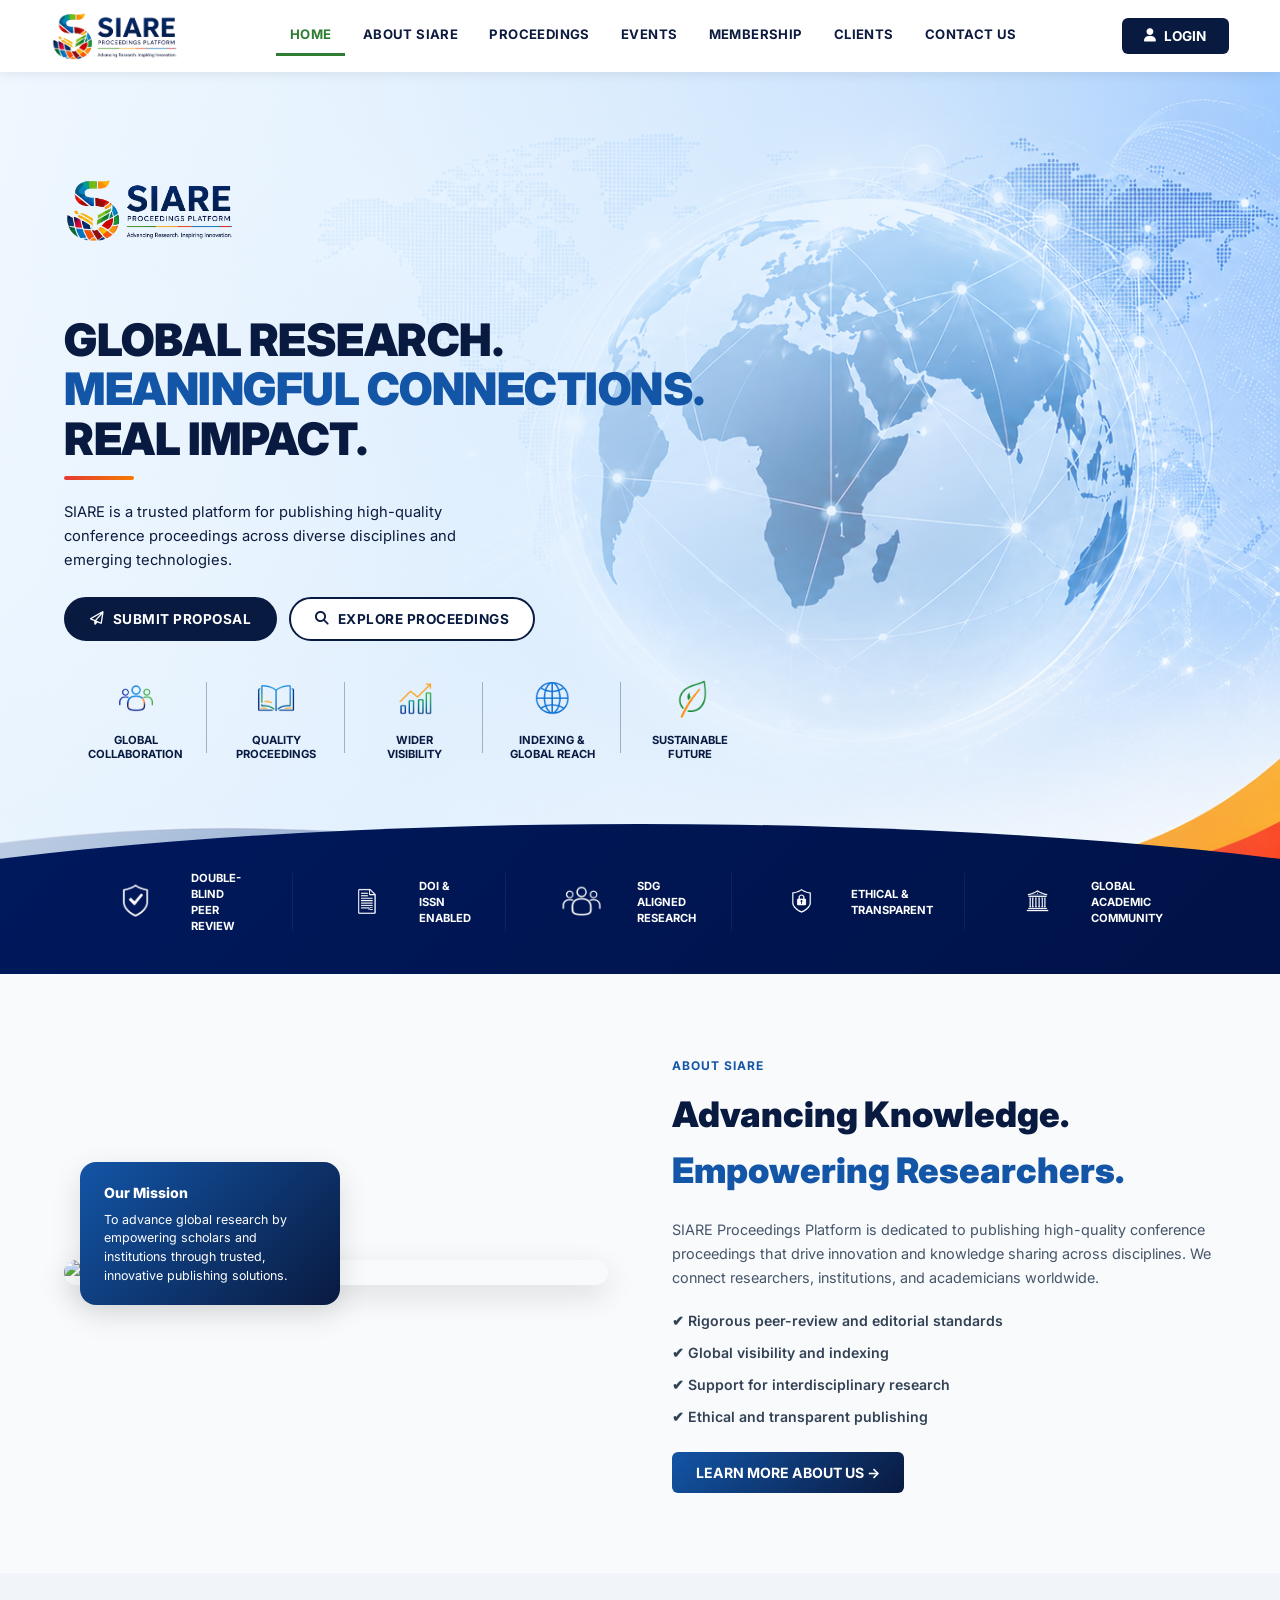
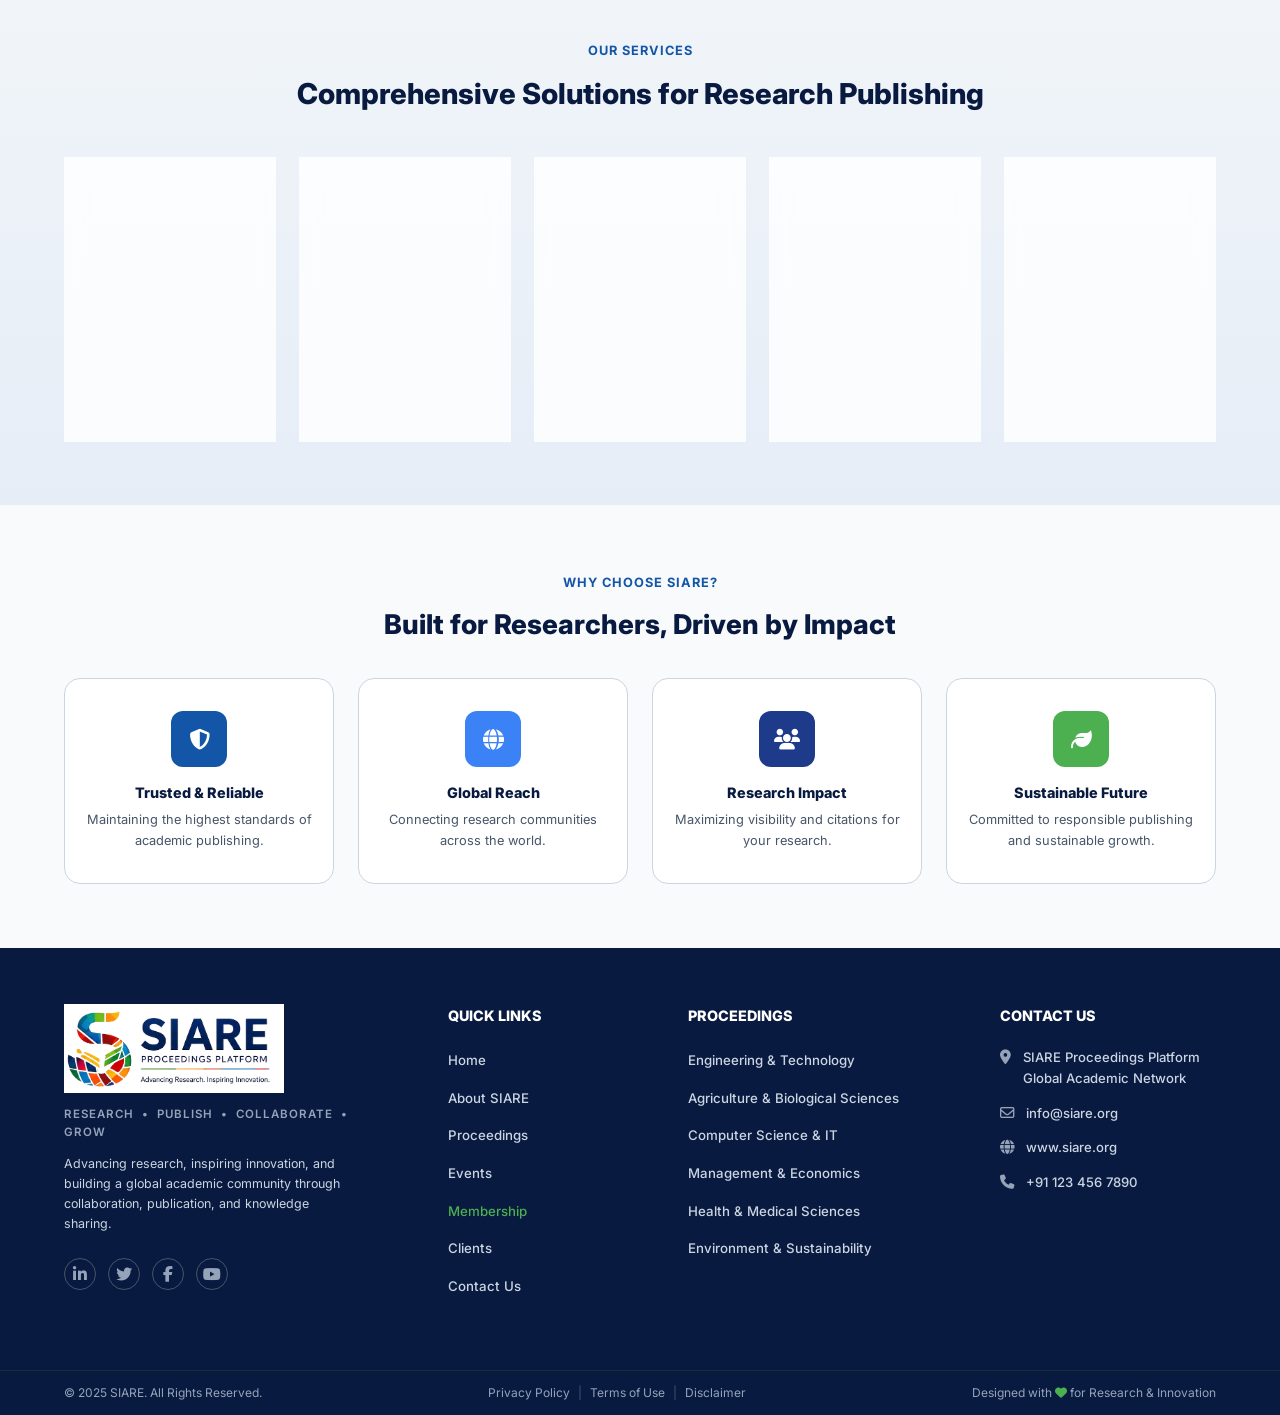
==== index.html @ a0e3ef7c "Refactor code structure for improved readability and maintainability" ====
<!DOCTYPE html>
<html lang="en">
<head>
<meta charset="UTF-8">
<meta name="viewport" content="width=device-width, initial-scale=1.0">
<title>SIARE Proceedings Platform</title>
<link rel="preconnect" href="https://fonts.googleapis.com">
<link rel="preconnect" href="https://fonts.gstatic.com" crossorigin>
<link href="https://fonts.googleapis.com/css2?family=Inter:wght@400;500;600;700;800;900&display=swap" rel="stylesheet">
<link rel="stylesheet" href="https://cdnjs.cloudflare.com/ajax/libs/font-awesome/6.5.0/css/all.min.css">
<link rel="stylesheet" href="siare.css">
</head>
<body>

<header class="header">
  <a href="index.html" class="header-logo">
    <img src="images/image.png" alt="SIARE Logo">
  </a>
  <input type="checkbox" id="nav-toggle" class="nav-toggle">
  <label for="nav-toggle" class="hamburger">&#9776;</label>
  <nav class="nav-menu" id="navMenu">
    <a href="index.html"       class="nav-link active">HOME</a>
    <a href="about.html"       class="nav-link">ABOUT SIARE</a>
    <a href="proceedings.html" class="nav-link">PROCEEDINGS</a>
    <a href="events.html"      class="nav-link">EVENTS</a>
    <a href="membership.html"  class="nav-link">MEMBERSHIP</a>
    <a href="clients.html"     class="nav-link">CLIENTS</a>
    <a href="contact.html"     class="nav-link">CONTACT US</a>
  </nav>
  <div class="header-action">
    <button class="login-btn"><i class="fa-solid fa-user"></i> LOGIN</button>
  </div>
</header>

<section class="hero-full-section">
  <main class="main-content">
    <div class="hero-content-wrapper">
      <div class="hero-left">
        <div class="brand-logo-area">
          <div class="s-logo-graphic">
            <img src="images/image.png" alt="SIARE Logo">
          </div>
        </div>
        <div class="hero-text-content">
          <h1 class="hero-headline">
            GLOBAL RESEARCH.<br>
            <span class="text-blue">MEANINGFUL CONNECTIONS.</span><br>
            REAL IMPACT.
          </h1>
          <p class="hero-subtext">SIARE is a trusted platform for publishing high-quality conference proceedings across diverse disciplines and emerging technologies.</p>
        </div>
      </div>
    </div>
  </main>

  <div class="features-light-section">
    <div class="features-row">
      <div class="home-hero-btns">
        <button class="btn-primary"><i class="fa-regular fa-paper-plane"></i> SUBMIT PROPOSAL</button>
        <button class="btn-outline-navy"><i class="fa-solid fa-magnifying-glass"></i> EXPLORE PROCEEDINGS</button>
      </div>
      <div class="features-container">
        <div class="feature-item">
          <img src="images/icon1.png" alt=""><p>GLOBAL<br>COLLABORATION</p>
        </div>
        <div class="feature-item">
          <img src="images/icon2.png" alt=""><p>QUALITY<br>PROCEEDINGS</p>
        </div>
        <div class="feature-item">
          <img src="images/icon3.png" alt=""><p>WIDER<br>VISIBILITY</p>
        </div>
        <div class="feature-item">
          <img src="images/icon4.png" alt=""><p>INDEXING &amp;<br>GLOBAL REACH</p>
        </div>
        <div class="feature-item">
          <img src="images/icon5.png" alt=""><p>SUSTAINABLE<br>FUTURE</p>
        </div>
      </div>
    </div>
  </div>

  <div class="hero-curve-wrapper">
    <div class="hero-curve-bottom">
      <div class="features-container">
        <div class="feature-item">
          <img src="images/iconn6.png" alt=""><p>DOUBLE-BLIND<br>PEER REVIEW</p>
        </div>
        <div class="feature-item">
          <img src="images/icon7.png" alt=""><p>DOI &amp; ISSN<br>ENABLED</p>
        </div>
        <div class="feature-item">
          <img src="images/icon1.png" alt=""><p>SDG ALIGNED<br>RESEARCH</p>
        </div>
        <div class="feature-item">
          <img src="images/icon8.png" alt=""><p>ETHICAL &amp;<br>TRANSPARENT</p>
        </div>
        <div class="feature-item">
          <img src="images/icon9.png" alt=""><p>GLOBAL ACADEMIC<br>COMMUNITY</p>
        </div>
      </div>
    </div>
  </div>
</section>

<section class="about">
  <div class="about-container">
    <div class="about-image">
      <img src="https://images.unsplash.com/photo-1552664730-d307ca884978?w=600" alt="About">
      <div class="mission-box">
        <h4>Our Mission</h4>
        <p>To advance global research by empowering scholars and institutions through trusted, innovative publishing solutions.</p>
      </div>
    </div>
    <div class="about-content">
      <span class="about-label">ABOUT SIARE</span>
      <h2>Advancing Knowledge.<br><span>Empowering Researchers.</span></h2>
      <p class="about-desc">SIARE Proceedings Platform is dedicated to publishing high-quality conference proceedings that drive innovation and knowledge sharing across disciplines. We connect researchers, institutions, and academicians worldwide.</p>
      <ul class="about-list">
        <li>✔ Rigorous peer-review and editorial standards</li>
        <li>✔ Global visibility and indexing</li>
        <li>✔ Support for interdisciplinary research</li>
        <li>✔ Ethical and transparent publishing</li>
      </ul>
      <button class="about-btn">LEARN MORE ABOUT US →</button>
    </div>
  </div>
</section>

<section class="services-section">
  <span class="service-tag">OUR SERVICES</span>
  <h2 class="service-title">Comprehensive Solutions for Research Publishing</h2>
  <div class="services-grid">
    <div class="service-card">
      <div class="icon blue"><i class="fa-solid fa-file-lines"></i></div>
      <h3>Conference Proceedings Publishing</h3>
      <p>End-to-end publishing support for conferences and academic events.</p>
    </div>
    <div class="service-card">
      <div class="icon green"><i class="fa-solid fa-users"></i></div>
      <h3>Peer Review Management</h3>
      <p>Double-blind peer review process ensuring quality and integrity.</p>
    </div>
    <div class="service-card">
      <div class="icon orange"><i class="fa-solid fa-globe"></i></div>
      <h3>Indexing &amp; Abstracting</h3>
      <p>Global indexing in reputed databases for maximum visibility.</p>
    </div>
    <div class="service-card">
      <div class="icon purple"><i class="fa-solid fa-chart-line"></i></div>
      <h3>Digital Library Access</h3>
      <p>Permanent and open access to published proceedings.</p>
    </div>
    <div class="service-card">
      <div class="icon blue"><i class="fa-solid fa-headset"></i></div>
      <h3>Author &amp; Editor Support</h3>
      <p>Dedicated support for authors, editors, and reviewers.</p>
    </div>
  </div>
</section>

<section class="why-section">
  <span class="why-tag">WHY CHOOSE SIARE?</span>
  <h2 class="why-title">Built for Researchers, Driven by Impact</h2>
  <div class="why-grid">
    <div class="why-card">
      <div class="why-icon blue"><i class="fa-solid fa-shield-halved"></i></div>
      <h3>Trusted &amp; Reliable</h3>
      <p>Maintaining the highest standards of academic publishing.</p>
    </div>
    <div class="why-card">
      <div class="why-icon lightblue"><i class="fa-solid fa-globe"></i></div>
      <h3>Global Reach</h3>
      <p>Connecting research communities across the world.</p>
    </div>
    <div class="why-card">
      <div class="why-icon darkblue"><i class="fa-solid fa-users"></i></div>
      <h3>Research Impact</h3>
      <p>Maximizing visibility and citations for your research.</p>
    </div>
    <div class="why-card">
      <div class="why-icon green"><i class="fa-solid fa-leaf"></i></div>
      <h3>Sustainable Future</h3>
      <p>Committed to responsible publishing and sustainable growth.</p>
    </div>
  </div>
</section>

<footer id="contact" class="main-footer">
  <div class="container footer-grid">
    <div class="footer-col">
      <div class="footer-logo mb-1"><img src="images/footerlogo.png" alt="SIARE" style="width:220px;height:auto;object-fit:contain;"></div>
      <p class="footer-tagline mb-1">RESEARCH &nbsp;&bull;&nbsp; PUBLISH &nbsp;&bull;&nbsp; COLLABORATE &nbsp;&bull;&nbsp; GROW</p>
      <p class="footer-desc">Advancing research, inspiring innovation, and building a global academic community through collaboration, publication, and knowledge sharing.</p>
      <div class="social-icons mt-2">
        <a href="#"><i class="fa-brands fa-linkedin-in"></i></a>
        <a href="#"><i class="fa-brands fa-twitter"></i></a>
        <a href="#"><i class="fa-brands fa-facebook-f"></i></a>
        <a href="#"><i class="fa-brands fa-youtube"></i></a>
      </div>
    </div>
    <div class="footer-col">
      <h4 class="footer-heading">QUICK LINKS</h4>
      <ul class="footer-links">
        <li><a href="index.html">Home</a></li>
        <li><a href="about.html">About SIARE</a></li>
        <li><a href="proceedings.html">Proceedings</a></li>
        <li><a href="events.html">Events</a></li>
        <li><a href="membership.html" class="text-green">Membership</a></li>
        <li><a href="clients.html">Clients</a></li>
        <li><a href="contact.html">Contact Us</a></li>
      </ul>
    </div>
    <div class="footer-col">
      <h4 class="footer-heading">PROCEEDINGS</h4>
      <ul class="footer-links">
        <li><a href="#">Engineering &amp; Technology</a></li>
        <li><a href="#">Agriculture &amp; Biological Sciences</a></li>
        <li><a href="#">Computer Science &amp; IT</a></li>
        <li><a href="#">Management &amp; Economics</a></li>
        <li><a href="#">Health &amp; Medical Sciences</a></li>
        <li><a href="#">Environment &amp; Sustainability</a></li>
      </ul>
    </div>
    <div class="footer-col">
      <h4 class="footer-heading">CONTACT US</h4>
      <ul class="footer-contact">
        <li><i class="fa-solid fa-location-dot"></i><span>SIARE Proceedings Platform<br>Global Academic Network</span></li>
        <li><i class="fa-regular fa-envelope"></i><span>info@siare.org</span></li>
        <li><i class="fa-solid fa-globe"></i><span>www.siare.org</span></li>
        <li><i class="fa-solid fa-phone"></i><span>+91 123 456 7890</span></li>
      </ul>
    </div>
  </div>
  <div class="footer-bottom border-top mt-3 pt-1 pb-1">
    <div class="container d-flex justify-between align-center" style="font-size:0.75rem;color:#94a3b8;flex-wrap:wrap;gap:0.5rem;">
      <p>&copy; 2025 SIARE. All Rights Reserved.</p>
      <div class="footer-bottom-links">
        <a href="#">Privacy Policy</a><span>|</span><a href="#">Terms of Use</a><span>|</span><a href="#">Disclaimer</a>
      </div>
      <p>Designed with <i class="fa-solid fa-heart text-green"></i> for Research &amp; Innovation</p>
    </div>
  </div>
</footer>

<script>
  document.querySelector('.hamburger').addEventListener('click', () => {
    document.getElementById('navMenu').classList.toggle('open');
  });
</script>
</body>
</html>
---- siare.css ----
/* ============================================================
   SIARE PROCEEDINGS PLATFORM — MASTER STYLESHEET
   Matches reference screenshots pixel-perfect
   ============================================================ */

/* ─── 1. CSS Variables ─────────────────────────────────────── */
:root {
  --navy:        #091a40;
  --navy-deep:   #061030;
  --brand-blue:  #1355a6;
  --brand-green: #2e7d32;
  --accent-green:#4caf50;
  --accent-red:  #e53935;
  --accent-orange:#f57c00;
  --accent-amber: #f9a825;
  --gold:        #eab308;
  --text-dark:   #0d1b3e;
  --text-body:   #475569;
  --text-light:  #94a3b8;
  --border:      #cbd5e1;
  --bg-light:    #f4f8fb;
  --bg-section:  #f8fafc;
  --white:       #ffffff;
  --shadow-sm:   0 2px 8px rgba(0,0,0,0.06);
  --shadow-md:   0 4px 16px rgba(0,0,0,0.1);
  --shadow-lg:   0 10px 30px rgba(0,0,0,0.12);
  --radius-sm:   6px;
  --radius-md:   10px;
  --radius-lg:   16px;
  --radius-xl:   24px;
  --transition:  all 0.3s ease;
}

/* ─── 2. Reset & Base ──────────────────────────────────────── */
*, *::before, *::after { margin: 0; padding: 0; box-sizing: border-box; }
html { scroll-behavior: smooth; font-size: 16px; }
body {
  font-family: 'Inter', sans-serif;
  background: var(--white);
  color: var(--text-body);
  overflow-x: hidden;
  line-height: 1.6;
}
img { display: block; max-width: 100%; }
a { text-decoration: none; }
button { cursor: pointer; font-family: inherit; }
ul { list-style: none; }

/* ─── 3. Utility Classes ───────────────────────────────────── */
.container       { max-width: 1280px; margin: 0 auto; padding: 0 5%; }
.text-center     { text-align: center; }
.d-flex          { display: flex; }
.align-center    { align-items: center; }
.justify-between { justify-content: space-between; }
.mt-1 { margin-top: 0.75rem; } .mt-2 { margin-top: 1.5rem; } .mt-3 { margin-top: 3rem; }
.mb-1 { margin-bottom: 0.75rem; } .mb-2 { margin-bottom: 1.5rem; } .mb-3 { margin-bottom: 3rem; }
.pt-1 { padding-top: 0.75rem; } .pt-3 { padding-top: 3rem; }
.pb-1 { padding-bottom: 0.75rem; } .pb-3 { padding-bottom: 3rem; }

.text-green  { color: var(--accent-green); }
.text-orange { color: var(--accent-orange); }
.text-blue   { color: var(--brand-blue); }
.text-purple { color: #7c3aed; }
.text-red    { color: var(--accent-red); }
.text-teal   { color: #0d9488; }
.text-darkblue { color: var(--navy); }
.text-white  { color: #fff; }

.bg-green    { background-color: var(--accent-green); }
.bg-orange   { background-color: var(--accent-orange); }
.bg-blue     { background-color: var(--brand-blue); }
.bg-purple   { background-color: #7c3aed; }
.bg-red      { background-color: var(--accent-red); }
.bg-yellow   { background-color: var(--accent-amber); }
.bg-darkblue { background-color: var(--navy); }
.bg-light    { background-color: var(--bg-light); }
.border-top  { border-top: 1px solid #1e293b; }

/* ─── 4. Buttons ───────────────────────────────────────────── */
.btn-primary,
.btn-green,
.btn-darkblue,
.btn-yellow,
.btn-outline-white,
.btn-outline-green,
.btn-outline-orange,
.btn-outline-red,
.btn-outline-blue {
  display: inline-flex;
  align-items: center;
  gap: 0.5rem;
  padding: 0.75rem 1.5rem;
  border-radius: var(--radius-sm);
  font-weight: 700;
  font-size: 0.85rem;
  letter-spacing: 0.5px;
  border: 2px solid transparent;
  transition: var(--transition);
  white-space: nowrap;
}
.btn-primary, .btn-darkblue {
  background: var(--navy); color: #fff; border-color: var(--navy);
  border-radius: 50px;
}
.btn-primary:hover, .btn-darkblue:hover { background: var(--brand-blue); border-color: var(--brand-blue); transform: translateY(-1px); }
.btn-green     { background: var(--brand-green); color: #fff; border-color: var(--brand-green); border-radius: 50px; }
.btn-green:hover { background: #1b5e20; border-color: #1b5e20; transform: translateY(-1px); }
.btn-yellow    { background: var(--gold); color: var(--navy); border-color: var(--gold); }
.btn-yellow:hover { background: #d97706; }
.btn-outline-white { background: transparent; color: #fff; border-color: #fff; border-radius: 50px; }
.btn-outline-white:hover { background: #fff; color: var(--navy); }
.btn-outline-green  { color: var(--brand-green); border-color: var(--brand-green); background: transparent; }
.btn-outline-green:hover  { background: var(--brand-green); color: #fff; }
.btn-outline-orange { color: var(--accent-orange); border-color: var(--accent-orange); background: transparent; }
.btn-outline-orange:hover { background: var(--accent-orange); color: #fff; }
.btn-outline-red    { color: var(--accent-red); border-color: var(--accent-red); background: transparent; }
.btn-outline-red:hover    { background: var(--accent-red); color: #fff; }
.btn-outline-blue   { color: var(--brand-blue); border-color: var(--brand-blue); background: transparent; }
.btn-outline-blue:hover   { background: var(--brand-blue); color: #fff; }

/* ─── 5. Navigation / Header ───────────────────────────────── */
.header {
  position: sticky;
  top: 0;
  left: 0;
  width: 100%;
  z-index: 1000;
  background: var(--white);
  box-shadow: 0 2px 12px rgba(0,0,0,0.08);
  display: flex;
  align-items: center;
  justify-content: space-between;
  padding: 0 4%;
  height: 72px;
}

/* Logo */
.header-logo {
  display: flex;
  align-items: center;
  gap: 0.75rem;
  flex-shrink: 0;
}
.header-logo img {
  height: 54px;
  width: auto;
  object-fit: contain;
}

/* Nav menu */
.nav-toggle { display: none; }
.hamburger  { display: none; cursor: pointer; font-size: 1.5rem; color: var(--navy); }

.nav-menu {
  display: flex;
  align-items: center;
  gap: 0.25rem;
  background: transparent;
  padding: 0;
  position: static;
  width: auto;
}

.nav-link {
  display: inline-flex;
  align-items: center;
  padding: 0.5rem 0.85rem;
  font-size: 0.82rem;
  font-weight: 700;
  text-transform: uppercase;
  letter-spacing: 0.4px;
  color: var(--text-dark);
  border-bottom: 3px solid transparent;
  transition: var(--transition);
  white-space: nowrap;
  text-decoration: none;
}
.nav-link:hover,
.nav-link.active {
  color: var(--brand-green);
  border-bottom-color: var(--brand-green);
}

.header-action { flex-shrink: 0; }
.login-btn {
  display: inline-flex;
  align-items: center;
  gap: 0.5rem;
  background: var(--navy);
  color: #fff;
  border: none;
  padding: 0.65rem 1.4rem;
  border-radius: var(--radius-sm);
  font-weight: 700;
  font-size: 0.85rem;
  transition: var(--transition);
}
.login-btn:hover { background: var(--brand-blue); }

/* ─── 6. Section Hero (sub-pages) ──────────────────────────── */
.section-hero {
  position: relative;
  overflow: hidden;
  min-height: 420px;
  background-color: var(--navy);
  background-size: cover;
  background-position: center;
  background-repeat: no-repeat;
  padding: 3rem 5%;
  color: #fff;
}
.section-hero::before {
  content: '';
  position: absolute;
  inset: 0;
  background: linear-gradient(120deg, rgba(9,26,64,0.82) 0%, rgba(9,26,64,0.45) 60%, transparent 100%);
  z-index: 0;
}

/* curved bottom wave */
.section-hero::after {
  content: '';
  position: absolute;
  bottom: -2px;
  left: 0;
  right: 0;
  height: 60px;
  background: var(--white);
  clip-path: ellipse(55% 100% at 50% 100%);
  z-index: 1;
}

.section-hero.about-hero     { background-image: url('images/about.jpeg'); }
.section-hero.proceedings-hero { background-image: url('images/proc.png'); }
.section-hero.events-hero    { background-image: url('images/globe.png'); }
.section-hero.membership-hero { background-image: url('images/membership.jpeg'); }
.section-hero.clients-hero   { background-image: url('images/clients.png'); }
.section-hero.contact-hero   { background-image: url('images/contact.jpeg'); }

.section-hero-content{
  position: relative;
  z-index: 2;

  display: flex;
  align-items: center;
  justify-content: space-between;

  width: 100%;
  max-width: 100%;

  margin: 0;

  padding-left: 12px;
  padding-right: 12px;

  gap: 1rem;

  min-height: 340px;
}

/* LEFT */

.section-hero .hero-left{
  flex: 0 0 720px;
  max-width: 720px;
}

/* RIGHT */

.section-hero .hero-right{
  flex: 0 0 300px;

  display: flex;
  justify-content: flex-end;
  align-items: flex-start;
}

.hero-headline {
  font-size: clamp(2rem, 4.5vw, 3.8rem);
  font-weight: 700;
  line-height: 1.05;
  margin-bottom: 0.75rem;
  color: #fff;
}

.title-underline {
  height: 4px;
  width: 160px;
  background: linear-gradient(90deg, var(--accent-green) 0%, var(--accent-amber) 33%, var(--accent-red) 66%, var(--brand-blue) 100%);
  margin-bottom: 1.25rem;
  border-radius: 2px;
}

.hero-desc {
  color: rgba(255,255,255,0.88);
  font-size: 0.95rem;
  line-height: 1.65;
  max-width: 520px;
}

.hero-buttons {
  display: flex;
  gap: 1rem;
  flex-wrap: wrap;
}

/* ─── 7. Hero Feature Lists (sub-page right column) ─────────── */
/* =========================================
   HERO RIGHT FEATURE LIST
   EXACT IMAGE MATCH
========================================= */

.hero-feature-list-about,
.hero-feature-list-proceedings,
.hero-feature-list-events{
  list-style: none;

  padding: 0;
  margin: 0;

  display: flex;
  flex-direction: column;

  gap: 0;

  width: 270px;
}

/* EACH ITEM */

.hero-feature-list-about li,
.hero-feature-list-proceedings li,
.hero-feature-list-events li{
  position: relative;

  display: flex;
  align-items: center;
  justify-content: flex-start;

  gap: 18px;

  height: 92px;

  padding: 0 0 0 6px;

  border-radius: 0;

  background: transparent;
  border: none;

  color: #ffffff;

  transition: .3s ease;
}

/* SEPARATOR LINE */

.hero-feature-list-about li:not(:last-child)::after,
.hero-feature-list-proceedings li:not(:last-child)::after,
.hero-feature-list-events li:not(:last-child)::after{
  content: "";

  position: absolute;

  left: 0;
  bottom: 0;

  width: 100%;
  height: 1px;

  background:
    rgba(255,255,255,0.18);
}

/* HOVER */

.hero-feature-list-about li:hover,
.hero-feature-list-proceedings li:hover,
.hero-feature-list-events li:hover{
  transform: translateX(6px);
}

/* ICON IMAGE */

.hero-feature-list-about li img,
.hero-feature-list-proceedings li img{
  width: 48px;
  height: 48px;

  object-fit: contain;

  flex-shrink: 0;
}

/* ICON */

.hero-feature-list-events li i{
  font-size: 40px;

  width: 48px;

  text-align: center;

  color: #ffffff;

  flex-shrink: 0;
}

/* TEXT */

.hero-feature-list-about li span,
.hero-feature-list-proceedings li span,
.hero-feature-list-events li span{
  font-size: 14px;

  line-height: 1.2;

  font-weight: 400;

  letter-spacing: .3px;

  text-transform: uppercase;

  color: #ffffff;
}

/* =========================================
   RIGHT SIDE POSITION
========================================= */

.hero-right-content,
.hero-feature-wrapper,
.hero-feature-box{
  position: absolute;

  top: 135px;
  right: 70px;

  z-index: 5;
}

/* =========================================
   RESPONSIVE
========================================= */

@media(max-width:1400px){

  .hero-right-content,
  .hero-feature-wrapper,
  .hero-feature-box{
    right: 90px;
  }

  .hero-feature-list-about,
  .hero-feature-list-proceedings,
  .hero-feature-list-events{
    width: 240px;
  }

  .hero-feature-list-about li,
  .hero-feature-list-proceedings li,
  .hero-feature-list-events li{
    height: 82px;
  }

  .hero-feature-list-about li span,
  .hero-feature-list-proceedings li span,
  .hero-feature-list-events li span{
    font-size: 16px;
  }
}
/* ─── 8. Centered Section Headings ─────────────────────────── */
.centered-heading {
  font-size: 1.7rem;
  font-weight: 900;
  text-transform: uppercase;
  color: var(--navy);
  letter-spacing: 0.5px;
  margin-bottom: 0.5rem;
}
.centered-subheading {
  font-size: 0.92rem;
  color: var(--text-body);
  max-width: 700px;
  margin: 0 auto;
  line-height: 1.6;
}
.section-subheading {
  color: var(--navy);
  font-size: 1rem;
  font-weight: 800;
  text-transform: uppercase;
  margin-bottom: 1rem;
}

/* ─── 9. About Info Grid (sub-page body) ───────────────────── */
/* =========================================================
   ABOUT INFO SECTION
   EXACT IMAGE MATCH
========================================================= */

.about-info-section{
  background: #f7f9fc;

  padding: 38px 64px 34px;

  border-top: 1px solid #edf1f7;
}

/* GRID */

.about-info-grid{
  display: grid;

  grid-template-columns: 1fr 1fr 1fr;

  gap: 0;

  width: 100%;
  max-width: 100%;

  margin: 0;
}

/* COLUMN */

.about-info-col{
  position: relative;

  padding: 0 54px;
}

/* SEPARATOR */

.about-info-col:not(:last-child)::after{
  content: "";

  position: absolute;

  top: 0;
  right: 0;

  width: 1px;
  height: 100%;

  background: #dbe4ef;
}

/* =========================================================
   TITLE
========================================================= */

.about-block-title{
  position: relative;

  display: inline-block;

  font-size: 28px;

  line-height: 1;

  font-weight: 900;

  letter-spacing: -.5px;

  color: #071f63;

  text-transform: uppercase;

  margin-bottom: 30px;

  padding-bottom: 18px;
}

/* SHORT LINE */

.about-block-title::after{
  content: "";

  position: absolute;

  left: 0;
  bottom: 0;

  width: 58px;
  height: 4px;

  border-radius: 20px;
}

/* COLORS */

.about-block-title.line-green::after{
  background: #55c64a;
}

.about-block-title.line-orange::after{
  background: #f7a21b;
}

.about-block-title.line-blue::after{
  background: #1e7bf2;
}

.about-block-title.line-red::after{
  background: #ff4a2f;
}

/* =========================================================
   PARAGRAPH
========================================================= */

.about-info-col p{
  font-size: 18px;

  line-height: 1.75;

  font-weight: 400;

  color: #243a67;

  margin: 0;
}

/* =========================================================
   MISSION VISION SPACING
========================================================= */

.about-info-col .about-block-title:nth-of-type(2){
  margin-top: 56px;
}

/* =========================================================
   WHAT WE DO
========================================================= */

.about-do-list{
  display: flex;
  flex-direction: column;

  gap: 26px;
}

/* ITEM */

.about-do-item{
  display: flex;
  align-items: flex-start;

  gap: 18px;
}

/* ICON */

.about-do-icon{
  width: 46px;
  height: 46px;

  border-radius: 50%;

  display: flex;
  align-items: center;
  justify-content: center;

  color: #fff;

  font-size: 20px;

  flex-shrink: 0;
}

/* TEXT */

.about-do-item p{
  font-size: 17px;

  line-height: 1.6;

  color: #243a67;
}

/* =========================================================
   IMPACT GRID
========================================================= */

.about-impact-grid{
  display: grid;

  grid-template-columns: 1fr 1fr;

  gap: 0;

  margin-top: 8px;
}

/* ITEM */

.about-impact-item{
  position: relative;

  display: flex;
  align-items: center;

  gap: 18px;

  padding: 28px 10px;
}

/* VERTICAL LINE */

.about-impact-item:nth-child(1)::after,
.about-impact-item:nth-child(3)::after{
  content: "";

  position: absolute;

  top: 12px;
  right: -1px;

  width: 1px;
  height: calc(100% - 24px);

  background: #dbe4ef;
}

/* HORIZONTAL LINE */

.about-impact-item:nth-child(1),
.about-impact-item:nth-child(2){
  border-bottom: 1px solid #dbe4ef;
}

/* ICON */

.about-impact-item i{
  font-size: 52px;

  flex-shrink: 0;
}

/* NUMBER */

.about-impact-item h2{
  font-size: 36px;

  line-height: 1;

  font-weight: 650;

  color: #071f63;

  margin: 0 0 10px;
}

/* TEXT */

.about-impact-item p{
  font-size: 16px;

  line-height: 1.45;

  font-weight: 500;

  color: #243a67;

  margin: 0;
}

/* =========================================================
   IMPACT BANNER
========================================================= */

.impact-banner-wrapper{
  background: #f7f9fc;

  padding: 22px 64px 50px;
}

/* BANNER */

.impact-banner{
  position: relative;

  overflow: hidden;

  width: 90%;
  max-width: 1300px;

  margin: 0 auto;

  background:
    linear-gradient(
      90deg,
      #03134f 0%,
      #02103f 100%
    );

  border-radius: 24px;

  padding: 28px 38px;

  display: flex;
  align-items: center;

  gap: 28px;

  box-shadow:
    0 16px 40px rgba(1,16,70,.14);
}

/* WORLD MAP */

.impact-banner::after{
  content: "";

  position: absolute;

  right: 0;
  top: 0;

  width: 42%;
  height: 100%;

  background:
    url("images/clients.png");

  background-size: cover;
  background-position: center;

  opacity: .12;
}

/* QUOTE ICON */

.quote-icon{
  width: 72px;
  height: 72px;

  border-radius: 50%;

  background:
    linear-gradient(
      135deg,
      #0d6df2,
      #0a46b8
    );

  display: flex;
  align-items: center;
  justify-content: center;

  font-size: 34px;

  color: #fff;

  flex-shrink: 0;
}

/* TEXT */

.impact-banner p{
  position: relative;
  z-index: 2;

  font-size: 18px;

  line-height: 1.8;

  font-weight: 400;

  color: #ffffff;

  margin: 0;
}

/* GREEN TEXT */

.impact-banner .text-green{
  color: #5dd348;

  font-weight: 400;
}

/* =========================================================
   PROCEEDINGS SECTION
   EXACT IMAGE UI
========================================================= */

.proc-categories-section{
  padding: 42px 36px 26px;

  background: #ffffff;
}

/* =========================================================
   INNER
========================================================= */

.proc-categories-inner{
  max-width: 1340px;

  margin: 0 auto;
}

/* =========================================================
   TOP TITLE
========================================================= */

.proc-cat-label{
  text-align: center;

  margin-bottom: 34px;
}

.proc-cat-label h3{
  font-size: 23px;

  line-height: 1;

  font-weight: 900;

  text-transform: uppercase;

  color: #0a2568;

  letter-spacing: -.3px;

  margin: 0;
}

.proc-cat-label h3 span{
  color: inherit;
}

/* MULTICOLOR LINE */

.proc-cat-label .underline-bar{
  width: 120px;
  height: 3px;

  margin: 14px auto 16px;

  border-radius: 30px;

  background:
    linear-gradient(
      90deg,
      #ff4031 0%,
      #ffb300 33%,
      #0c63e7 66%,
      #15a6ff 100%
    );
}

/* SUBTITLE */

.proc-cat-label::after{
  content:
  "SIARE publishes high-quality, peer-reviewed conference proceedings in six major disciplines.Each series is curated to advance research, foster collaboration, and drive real-world impact.";

  white-space: pre-line;

  display: block;

  margin-top: 10px;

  font-size: 13px;

  line-height: 1.6;

  font-weight: 500;

  color: #4a5878;
}

/* =========================================================
   GRID
========================================================= */

.proc-cats-grid{
  display: grid;

  grid-template-columns: repeat(3, 1fr);

  gap: 18px;
}

/* =========================================================
   CARD
========================================================= */

.proc-cat-card{
  position: relative;

  background: #ffffff;

  border: 1px solid #e7ebf3;

  border-radius: 14px;

  min-height: 290px;

  padding: 32px 22px 24px;

  box-shadow:
    0 4px 14px rgba(15,23,42,.05);

  overflow: hidden;

  transition: .3s ease;
}

.proc-cat-card:hover{
  transform: translateY(-5px);

  box-shadow:
    0 12px 28px rgba(15,23,42,.10);
}

/* =========================================================
   CARD NUMBER
========================================================= */

.proc-cat-card::after{
  position: absolute;

  top: 16px;
  right: 18px;

  font-size: 36px;

  line-height: 1;

  font-weight: 900;

  color: #d8d8d8;
}

.proc-cat-card:nth-child(1)::after{ content:"01"; }
.proc-cat-card:nth-child(2)::after{ content:"02"; }
.proc-cat-card:nth-child(3)::after{ content:"03"; }
.proc-cat-card:nth-child(4)::after{ content:"04"; }
.proc-cat-card:nth-child(5)::after{ content:"05"; }
.proc-cat-card:nth-child(6)::after{ content:"06"; }

/* =========================================================
   ICON
========================================================= */

.proc-cat-card i{
  width: 68px;
  height: 68px;

  border-radius: 50%;

  display: flex;
  align-items: center;
  justify-content: center;

  color: #ffffff;

  font-size: 29px;

  margin-bottom: 22px;
}

/* =========================================================
   TITLE
========================================================= */

.proc-cat-card div{
  font-size: 17px;

  line-height: 1.32;

  font-weight: 800;

  margin-bottom: 14px;
}

/* =========================================================
   DESCRIPTION
========================================================= */

.proc-cat-card::before{
  display: block;

  font-size: 14px;

  line-height: 1.62;

  font-weight: 500;

  color: #3f4d69;

  margin-bottom: 24px;
}

/* DESCRIPTIONS */

.proc-cat-card:nth-child(1)::before{
  content:
  "Covers all branches of engineering, innovation, and applied technologies driving industry and society forward.";
}

.proc-cat-card:nth-child(2)::before{
  content:
  "Focuses on agricultural advancements, biological research, food security, and sustainable development.";
}

.proc-cat-card:nth-child(3)::before{
  content:
  "Includes cutting-edge research in computing, AI, data science, and information systems.";
}

.proc-cat-card:nth-child(4)::before{
  content:
  "Encompasses management studies, economics, finance, entrepreneurship, and organizational research.";
}

.proc-cat-card:nth-child(5)::before{
  content:
  "Advances research in healthcare, medicine, public health, and biomedical sciences.";
}

.proc-cat-card:nth-child(6)::before{
  content:
  "Promotes research on environment, climate change, renewable energy, and sustainable solutions.";
}

/* =========================================================
   VIEW LINK
========================================================= */

.proc-cat-card .view-link{
  position: absolute;

  left: 22px;
  bottom: 22px;

  text-decoration: none;

  font-size: 13px;

  font-weight: 800;

  text-transform: uppercase;

  letter-spacing: .2px;
}

/* =========================================================
   COLORS
========================================================= */

/* BLUE */

.proc-cat-card.blue i{
  background: #1670ea;
}

.proc-cat-card.blue div,
.proc-cat-card.blue .view-link{
  color: #1256c1;
}

/* GREEN */

.proc-cat-card.green i{
  background: #48a43e;
}

.proc-cat-card.green div,
.proc-cat-card.green .view-link{
  color: #3b8f33;
}

/* PURPLE */

.proc-cat-card.purple i{
  background: #9d5bea;
}

.proc-cat-card.purple div,
.proc-cat-card.purple .view-link{
  color: #8345dd;
}

/* ORANGE */

.proc-cat-card.orange i{
  background: #f7a60c;
}

.proc-cat-card.orange div,
.proc-cat-card.orange .view-link{
  color: #f0a000;
}

/* RED */

.proc-cat-card.red i{
  background: #ff482e;
}

.proc-cat-card.red div,
.proc-cat-card.red .view-link{
  color: #ff391b;
}

/* TEAL */

.proc-cat-card.teal i{
  background: #17bcc8;
}

.proc-cat-card.teal div,
.proc-cat-card.teal .view-link{
  color: #0da7b8;
}

/* =========================================================
   REMOVE RIGHT BOX
========================================================= */

.proc-why-box{
  display: none;
}

/* =========================================================
   ICON FEATURE BAR
========================================================= */

.icon-features-row{
  display: grid;

  grid-template-columns: repeat(6, 1fr);

  gap: 0;

  max-width: 1340px;

  margin: 0 auto;

  background: #f4f7fc;

  border: 1px solid #e6ecf5;

  border-radius: 12px;

  overflow: hidden;
}

/* =========================================================
   ITEM
========================================================= */

.icon-feature{
  position: relative;

  min-height: 120px;

  display: flex;
  flex-direction: column;

  align-items: center;
  justify-content: center;

  text-align: center;

  padding: 20px 14px;
}

/* VERTICAL LINE */

.icon-feature:not(:last-child)::after{
  content: "";

  position: absolute;

  top: 24px;
  right: 0;

  width: 1px;
  height: calc(100% - 48px);

  background: #d9e2f0;
}

/* ICON */

.icon-feature i{
  font-size: 33px;

  color: #1d63d9;

  margin-bottom: 12px;
}

/* TEXT */

.icon-feature p{
  margin: 0;

  font-size: 13px;

  line-height: 1.5;

  font-weight: 700;

  color: #1f2d55;
}

/* =========================================================
   REMOVE OLD STYLES
========================================================= */

.collection-grid,
.collection-card,
.card-number,
.card-icon,
.card-link{
  all: unset;
}

/* PASTE NEW FIX CSS HERE */
.proc-cat-card{
  position: relative;

  display: flex;
  flex-direction: column;
  align-items: flex-start;

  background: #ffffff;

  border: 1px solid #e7ebf3;

  border-radius: 14px;

  min-height: 290px;

  padding: 32px 22px 24px;

  box-shadow:
    0 4px 14px rgba(15,23,42,.05);

  overflow: hidden;
}

.proc-cat-card i{
  width: 68px;
  height: 68px;

  border-radius: 50%;

  display: flex;
  align-items: center;
  justify-content: center;

  color: #ffffff;

  font-size: 29px;

  margin-bottom: 20px;

  order: 1;
}

.proc-cat-card div{
  font-size: 17px;

  line-height: 1.32;

  font-weight: 800;

  margin-bottom: 14px;

  order: 2;
}

.proc-cat-card::before{
  display: block;

  font-size: 14px;

  line-height: 1.62;

  font-weight: 500;

  color: #3f4d69;

  margin-bottom: 22px;

  order: 3;
}

.proc-cat-card .view-link{
  margin-top: auto;

  position: relative;

  left: unset;
  bottom: unset;

  text-decoration: none;

  font-size: 13px;

  font-weight: 800;

  text-transform: uppercase;

  letter-spacing: .2px;

  order: 4;
}

/* ─── 13. Publish Strip ─────────────────────────────────────── */
/* =========================================================
   PUBLISH STRIP
   EXACT IMAGE UI
========================================================= */

.publish-strip{
  position: relative;

  max-width: 1220px;

  margin: 26px auto 0;
   margin-bottom:42px;

  border-radius: 16px;

  overflow: hidden;

  padding: 28px 38px;

  display: flex;
  align-items: center;
  justify-content: space-between;

  min-height: 138px;

  background:
    linear-gradient(
      90deg,
      rgba(0,15,70,.98) 0%,
      rgba(0,21,84,.96) 42%,
      rgba(0,30,110,.92) 100%
    ),
    url("images/globe.png");

  background-size: cover;

  background-position: center;

  box-shadow:
    0 8px 24px rgba(15,23,42,.12);

  border: 1px solid rgba(255,255,255,.08);
}

/* =========================================================
   GLOW EFFECT
========================================================= */

.publish-strip::after{
  content: "";

  position: absolute;

  top: -60px;
  right: -80px;

  width: 340px;
  height: 340px;

  background:
    radial-gradient(
      circle,
      rgba(0,140,255,.28) 0%,
      transparent 70%
    );

  pointer-events: none;
}

/* =========================================================
   LEFT TEXT
========================================================= */

.publish-strip .strip-text-left{
  position: relative;
  z-index: 2;
}

.publish-strip .strip-text-left h2{
  font-size: 28px;

  line-height: 1.1;

  font-weight: 900;

  letter-spacing: -.4px;

  text-transform: uppercase;

  color: #ffffff;

  margin-bottom: 12px;
}

.publish-strip .strip-text-left p{
  font-size: 15px;

  line-height: 1.7;

  font-weight: 500;

  color: rgba(255,255,255,.82);

  max-width: 620px;

  margin: 0;
}

/* =========================================================
   BUTTON
========================================================= */

.publish-strip .submit-btn,
.publish-strip button{
  position: relative;
  z-index: 2;

  height: 60px;

  padding: 0 34px;

  border: none;

  border-radius: 12px;

  background:
    linear-gradient(
      135deg,
      #5ecf44 0%,
      #46b62f 100%
    );

  color: #ffffff;

  display: flex;
  align-items: center;
  justify-content: center;

  gap: 14px;

  font-size: 16px;

  font-weight: 800;

  text-transform: uppercase;

  letter-spacing: .2px;

  cursor: pointer;

  box-shadow:
    0 10px 24px rgba(76,175,80,.28);

  transition: .3s ease;
}

/* HOVER */

.publish-strip .submit-btn:hover,
.publish-strip button:hover{
  transform: translateY(-3px);
}

/* =========================================================
   ICON CIRCLE
========================================================= */

.publish-strip .submit-btn i,
.publish-strip button i{
  width: 34px;
  height: 34px;

  border-radius: 50%;

  background: #ffffff;

  color: #43b02a;

  display: flex;
  align-items: center;
  justify-content: center;

  font-size: 15px;
}

/* =========================================================
   EVENTS STRIP
========================================================= */

.events-strip{
  background:
    linear-gradient(
      90deg,
      rgba(0,15,70,.98) 0%,
      rgba(0,21,84,.96) 42%,
      rgba(0,30,110,.92) 100%
    ),
    url("images/home.png");

  background-size: cover;

  background-position: center;
}

/* ─── 14. Events Grid ───────────────────────────────────────── */
.events-grid {
  display: grid;
  grid-template-columns: repeat(4, 1fr);
  gap: 1.5rem;
  margin-top: 2rem;
}
.event-card {
  background: var(--white);
  border-radius: var(--radius-lg);
  box-shadow: var(--shadow-sm);
  border: 1px solid var(--border);
  overflow: hidden;
  transition: var(--transition);
}
.event-card:hover { transform: translateY(-5px); box-shadow: var(--shadow-lg); }
.event-img { height: 160px; position: relative; overflow: hidden; }
.event-img img { width: 100%; height: 100%; object-fit: cover; }
.date-badge {
  position: absolute;
  top: 0.75rem;
  left: 0.75rem;
  border-radius: var(--radius-sm);
  padding: 0.4rem 0.65rem;
  text-align: center;
  font-weight: 800;
  font-size: 0.8rem;
  line-height: 1.25;
  color: #fff;
  box-shadow: 0 2px 8px rgba(0,0,0,0.25);
}
.event-details { padding: 1.25rem; }
.event-category { font-size: 0.75rem; font-weight: 700; margin-bottom: 0.5rem; display: flex; align-items: center; gap: 0.4rem; }
.event-title { font-size: 0.95rem; font-weight: 800; color: var(--navy); margin-bottom: 0.65rem; line-height: 1.3; }
.event-location { font-size: 0.82rem; color: var(--text-body); margin-bottom: 1rem; display: flex; align-items: center; gap: 0.4rem; font-weight: 600; }

/* Event features */
.event-features-row {
  display: flex;
  justify-content: space-between;
  gap: 1.5rem;
  background: var(--white);
  border: 1px solid var(--border);
  border-radius: var(--radius-lg);
  padding: 2rem;
  margin-top: 2rem;
  flex-wrap: wrap;
}
.e-feature { display: flex; align-items: flex-start; gap: 0.85rem; flex: 1; min-width: 140px; }
.e-feature i { font-size: 1.8rem; flex-shrink: 0; }
.e-feature h4 { font-size: 0.8rem; font-weight: 800; color: var(--navy); margin-bottom: 0.2rem; text-transform: uppercase; }
.e-feature p  { font-size: 0.75rem; color: var(--text-body); line-height: 1.4; margin: 0; }

/* ─── 15. Membership ────────────────────────────────────────── */
.membership-hero-features {
  display: flex;
  gap: 1.5rem;
  flex-wrap: wrap;
}
.mh-feature {
  display: flex;
  align-items: center;
  gap: 0.6rem;
  font-size: 0.8rem;
  font-weight: 700;
  color: #fff;
  line-height: 1.25;
}
.mh-feature i { font-size: 1.5rem; color: var(--accent-green); }

/* Fees grid */
.fees-grid { display: grid; grid-template-columns: repeat(4, 1fr); gap: 1.25rem; }
.fee-card {
  background: var(--white);
  border-radius: var(--radius-lg);
  box-shadow: var(--shadow-sm);
  border: 1px solid var(--border);
  border-top: 4px solid var(--border);
  display: flex;
  flex-direction: column;
  position: relative;
  overflow: hidden;
  transition: var(--transition);
}
.fee-card:hover { transform: translateY(-4px); box-shadow: var(--shadow-md); }
.fee-card:nth-child(1) { border-top-color: var(--accent-green); }
.fee-card:nth-child(2) { border-top-color: var(--brand-blue); }
.fee-card.popular-card { border-top-color: var(--accent-orange); }
.fee-card:nth-child(4) { border-top-color: #7c3aed; }
.popular-badge {
  position: absolute;
  top: 0;
  right: 0;
  background: var(--accent-orange);
  color: #fff;
  font-size: 0.68rem;
  font-weight: 800;
  padding: 0.25rem 0.75rem;
  border-bottom-left-radius: var(--radius-sm);
}
.fee-header {
  padding: 1.25rem 1rem;
  font-weight: 800;
  font-size: 0.85rem;
  line-height: 1.3;
  display: flex;
  flex-direction: column;
  align-items: center;
  gap: 0.4rem;
  border-bottom: 1px solid var(--border);
  text-align: center;
}
.fee-header i { font-size: 1.4rem; }
.fee-prices { display: flex; }
.fee-price {
  flex: 1;
  padding: 1.25rem 0.5rem;
  display: flex;
  flex-direction: column;
  align-items: center;
}
.fee-price:first-child { border-right: 1px solid var(--border); }
.fee-price span { font-size: 0.62rem; font-weight: 700; color: var(--text-body); margin-bottom: 0.3rem; text-align: center; line-height: 1.3; }
.fee-price h2  { font-size: 1.75rem; font-weight: 900; color: var(--navy); margin: 0; line-height: 1; }
.fee-price p   { font-size: 0.72rem; font-weight: 700; color: var(--text-body); margin: 0.2rem 0 0; }
.fee-footer {
  padding: 0.75rem 1rem;
  background: var(--bg-section);
  font-size: 0.78rem;
  color: var(--text-body);
  line-height: 1.4;
  border-radius: 0 0 var(--radius-lg) var(--radius-lg);
  flex: 1;
  display: flex;
  align-items: center;
  justify-content: center;
  text-align: center;
}

/* Benefits row */
.benefits-row {
  display: flex;
  gap: 0.5rem;
  background: var(--white);
  padding: 1.25rem;
  border-radius: var(--radius-lg);
  box-shadow: var(--shadow-sm);
  border: 1px solid var(--border);
  flex-wrap: wrap;
}
.benefit-item {
  flex: 1;
  min-width: 130px;
  display: flex;
  align-items: flex-start;
  gap: 0.65rem;
  padding: 0.6rem;
  border-right: 1px solid var(--border);
}
.benefit-item:last-child { border-right: none; }
.benefit-item i { font-size: 1.6rem; flex-shrink: 0; }
.benefit-item p { font-size: 0.73rem; font-weight: 600; color: var(--navy); line-height: 1.4; margin: 0; }

/* Join strip */
.join-strip {
  background: var(--navy);
  border-radius: var(--radius-lg);
  padding: 1.25rem 2rem;
  display: flex;
  justify-content: space-between;
  align-items: center;
  color: #fff;
  gap: 1.5rem;
  flex-wrap: wrap;
}
.join-left { display: flex; align-items: center; gap: 1.25rem; }
.join-left i { font-size: 2rem; color: var(--brand-blue); flex-shrink: 0; }
.join-left p { font-size: 0.9rem; font-weight: 600; line-height: 1.4; margin: 0; }

/* ─── 16. Clients / Collaborations ──────────────────────────── */
.collab-stats { display: flex; gap: 1.5rem; flex-wrap: wrap; }
.collab-stat-box {
  background: rgba(255,255,255,0.08);
  border: 1px solid rgba(255,255,255,0.15);
  border-radius: var(--radius-lg);
  padding: 1.25rem 1.75rem;
  display: flex;
  align-items: center;
  gap: 1.25rem;
  color: #fff;
  transition: var(--transition);
}
.collab-stat-box:hover { transform: translateY(-4px); background: rgba(255,255,255,0.12); }
.collab-stat-box i   { font-size: 2.5rem; }
.collab-stat-box h2  { font-size: 2rem; font-weight: 900; color: var(--accent-amber); margin: 0; line-height: 1; }
.collab-stat-box p   { font-size: 0.7rem; font-weight: 700; letter-spacing: 0.5px; color: #fff; margin: 0.3rem 0 0; }

/* Collab section header with diamonds */
.collab-section-header { display: flex; align-items: center; justify-content: center; gap: 1rem; }
.diamond-line { height: 1px; width: 80px; background: var(--border); position: relative; }
.diamond-line::after { content: ''; position: absolute; top: -3px; width: 7px; height: 7px; background: var(--gold); transform: rotate(45deg); }
.diamond-line:first-child::after { right: 0; }
.diamond-line:last-child::after  { left: 0; }

/* Collab grid */
.collab-grid {
  display: grid;
  grid-template-columns: repeat(5, 1fr);
  gap: 1.25rem;
  margin-top: 1.75rem;
}
.collab-card {
  background: var(--white);
  border-radius: var(--radius-lg);
  box-shadow: var(--shadow-sm);
  border: 1px solid var(--border);
  padding: 1.25rem;
  text-align: center;
  transition: var(--transition);
}
.collab-card:hover { transform: translateY(-4px); box-shadow: var(--shadow-md); border-color: transparent; }
.collab-logo-placeholder {
  width: 100%;
  height: 70px;
  margin: 0 auto 0.75rem;
  display: flex;
  align-items: center;
  justify-content: center;
  background: var(--bg-section);
  border-radius: var(--radius-sm);
  border: 1px solid var(--border);
  overflow: hidden;
}
.collab-logo-placeholder img { max-width: 90%; max-height: 60px; object-fit: contain; }
.collab-name { font-size: 0.82rem; font-weight: 800; color: var(--navy); margin-bottom: 0.25rem; line-height: 1.3; }
.collab-location { font-size: 0.75rem; font-weight: 600; color: var(--text-body); margin: 0; }

/* Partner strip */
.partner-strip {
  background: var(--navy);
  border-top: 4px solid var(--gold);
  padding: 1.75rem 5%;
}
.handshake-icon {
  width: 56px;
  height: 56px;
  background: rgba(255,255,255,0.1);
  border-radius: 50%;
  display: flex;
  align-items: center;
  justify-content: center;
  color: var(--gold);
  font-size: 1.8rem;
  flex-shrink: 0;
}

/* ─── 17. Contact Page ──────────────────────────────────────── */
.contact-hero-features { display: flex; gap: 1rem; flex-wrap: wrap; }
.ch-feature {
  display: flex;
  align-items: center;
  gap: 0.6rem;
  font-size: 0.78rem;
  font-weight: 700;
  color: #fff;
  line-height: 1.3;
  border: 1px solid rgba(255,255,255,0.25);
  padding: 0.65rem 1rem;
  border-radius: 50px;
}
.ch-feature i { font-size: 1.2rem; color: var(--accent-amber); }

/* Info cards */
.info-cards-row {
  display: flex;
  gap: 0;
  background: var(--white);
  border-radius: var(--radius-lg);
  box-shadow: var(--shadow-lg);
  overflow: hidden;
  border: 1px solid var(--border);
  margin-top: -3rem;
  position: relative;
  z-index: 10;
}
.info-card {
  flex: 1;
  display: flex;
  gap: 0.9rem;
  padding: 1.5rem;
  border-right: 1px solid var(--border);
  align-items: flex-start;
}
.info-card:last-child { border-right: none; }
.info-icon {
  width: 44px;
  height: 44px;
  background: var(--navy);
  border-radius: 50%;
  display: flex;
  align-items: center;
  justify-content: center;
  color: #fff;
  font-size: 1.1rem;
  flex-shrink: 0;
}
.info-title { font-size: 0.82rem; font-weight: 800; color: var(--navy); margin-bottom: 0.4rem; text-transform: uppercase; }
.info-text  { font-size: 0.78rem; color: var(--text-body); line-height: 1.55; font-weight: 500; margin: 0; }

/* Contact form */
.contact-form { display: flex; flex-direction: column; gap: 1.25rem; }
.form-row { display: flex; gap: 1.25rem; }
.contact-form input,
.contact-form textarea {
  width: 100%;
  padding: 0.85rem 1rem;
  border: 1px solid var(--border);
  border-radius: var(--radius-sm);
  font-family: inherit;
  font-size: 0.88rem;
  color: var(--text-dark);
  transition: var(--transition);
  background: var(--white);
}
.contact-form input:focus,
.contact-form textarea:focus {
  outline: none;
  border-color: var(--brand-blue);
  box-shadow: 0 0 0 3px rgba(19,85,166,0.12);
}
.checkbox-row { display: flex; align-items: center; gap: 0.5rem; font-size: 0.83rem; color: var(--text-body); }
.checkbox-row input[type="checkbox"] { width: auto; }
.checkbox-row a { color: var(--brand-blue); font-weight: 600; }
.checkbox-row a:hover { text-decoration: underline; }

/* Help list */
.help-list { display: flex; flex-direction: column; gap: 1.25rem; }
.help-item {
  display: flex;
  gap: 0.85rem;
  align-items: flex-start;
  padding-bottom: 1.25rem;
  border-bottom: 1px solid rgba(255,255,255,0.1);
}
.help-item:last-child { border-bottom: none; padding-bottom: 0; }
.help-icon {
  width: 42px;
  height: 42px;
  border-radius: 50%;
  border: 1px solid rgba(255,255,255,0.2);
  display: flex;
  justify-content: center;
  align-items: center;
  color: var(--accent-amber);
  font-size: 1.1rem;
  flex-shrink: 0;
}
.help-item h4 { font-size: 0.88rem; font-weight: 700; margin-bottom: 0.25rem; color: #fff; }
.help-item p  { font-size: 0.78rem; color: #cbd5e1; line-height: 1.4; margin: 0; }

/* Map section */
.map-section {
  margin: 2rem 0;
  border-radius: var(--radius-lg);
  overflow: hidden;
  box-shadow: var(--shadow-sm);
  border: 1px solid var(--border);
  display: flex;
}
.map-info-box {
  min-width: 220px;
  background: var(--white);
  padding: 1.5rem;
  display: flex;
  flex-direction: column;
  gap: 0.75rem;
}
.map-info-box .location-dot { color: var(--accent-red); font-size: 1.3rem; }
.map-info-box h4 { font-size: 0.9rem; font-weight: 800; color: var(--navy); }
.map-info-box p  { font-size: 0.8rem; color: var(--text-body); line-height: 1.5; }
.map-frame { flex: 1; min-height: 280px; }
.map-frame iframe { width: 100%; height: 100%; border: none; display: block; }

/* ─── 18. Footer ────────────────────────────────────────────── */
.main-footer {
  background: var(--navy);
  color: #cbd5e1;
  padding-top: 3.5rem;
}
.footer-grid {
  display: grid;
  grid-template-columns: 2fr 1fr 1.5fr 1.5fr;
  gap: 6rem;
}
.footer-heading { color: #fff; font-size: 0.9rem; font-weight: 800; margin-bottom: 1.25rem; text-transform: uppercase; }
.footer-links   { display: flex; flex-direction: column; gap: 0.75rem; padding: 0; }
.footer-links a { color: #cbd5e1; font-size: 0.83rem; font-weight: 500; transition: color 0.3s; }
.footer-links a:hover { color: #fff; }
.footer-links a.text-green { color: var(--accent-green); }
.footer-contact { display: flex; flex-direction: column; gap: 0.85rem; padding: 0; }
.footer-contact li { display: flex; align-items: flex-start; gap: 0.75rem; font-size: 0.82rem; font-weight: 500; }
.footer-contact i { color: #94a3b8; font-size: 0.9rem; margin-top: 3px; flex-shrink: 0; }
.footer-tagline { color: #94a3b8; font-size: 0.72rem; font-weight: 600; letter-spacing: 1px; }
.footer-desc    { color: #cbd5e1; font-size: 0.78rem; line-height: 1.6; }
.social-icons   { display: flex; gap: 0.75rem; }
.social-icons a {
  display: flex;
  align-items: center;
  justify-content: center;
  width: 32px;
  height: 32px;
  border: 1px solid #475569;
  border-radius: 50%;
  color: #94a3b8;
  transition: var(--transition);
}
.social-icons a:hover { color: #fff; border-color: #fff; }
.footer-bottom { border-top: 1px solid #1e293b; }
.footer-bottom-links a { color: #94a3b8; font-size: 0.75rem; }
.footer-bottom-links a:hover { color: #fff; }
.footer-bottom-links span { margin: 0 8px; color: #475569; }

/* ─── 19. Index Home Page ───────────────────────────────────── */
/* Hero full section */
.hero-full-section {
  position: relative;
  background-image: url('images/home.png');
  background-size: cover;
  background-position: center;
  background-repeat: no-repeat;
  min-height: 100vh;
  display: flex;
  flex-direction: column;
}
.hero-full-section::before {
  content: '';
  position: absolute;
  inset: 0;
  background: linear-gradient(120deg, rgba(240,248,255,0.95) 0%, rgba(220,238,255,0.7) 45%, transparent 100%);
  z-index: 1;
}

.main-content {
  position: relative;
  z-index: 2;
  padding: 2rem 5% 0;
}

.hero-content-wrapper {
  display: flex;
  align-items: flex-start;
  gap: 2rem;
  flex-wrap: wrap;
  padding-top: 1rem;
}

.brand-logo-area {
  display: flex;
  align-items: center;
  gap: 1.5rem;
  margin-bottom: 1rem;
}

/* INCREASE LOGO SIZE */
.s-logo-graphic {
  width: 180px;
  height: 180px;
  flex-shrink: 0;
}

.s-logo-graphic img {
  width: 100%;
  height: 100%;
  object-fit: contain;
}

.hero-headline {
  color: var(--navy);
  font-size: clamp(1.8rem, 3.5vw, 3rem);
  font-weight: 900;
  line-height: 1.1;
  margin-bottom: 1.25rem;
  letter-spacing: -0.5px;
  position: relative;
  padding-bottom: 1rem;
}
.hero-headline::after {
  content: '';
  position: absolute;
  bottom: 0;
  left: 0;
  width: 70px;
  height: 4px;
  background: linear-gradient(90deg, var(--accent-red), var(--accent-orange));
  border-radius: 2px;
}
.hero-headline .text-blue { color: var(--brand-blue); }

.hero-subtext {
  color: var(--text-dark);
  font-size: 0.92rem;
  line-height: 1.65;
  margin-bottom: 1.5rem;
  max-width: 440px;
}

/* Features light section (middle of hero) */
.features-light-section {
  position: relative;
  z-index: 4;
  padding: 0 5%;
}
.features-row {
  display: flex;
  align-items: center;
  justify-content: space-between;
  gap: 2rem;
  padding-bottom: 1.5rem;
  flex-wrap: wrap;
}

.home-hero-btns { display: flex; gap: 0.75rem; flex-wrap: wrap; }

.features-container {
  display: flex;
  align-items: center;
  gap: 0;
}
.feature-item {
  display: flex;
  flex-direction: column;
  align-items: center;
  text-align: center;
  padding: 0 1.5rem;
  position: relative;
}
.feature-item:not(:last-child)::after {
  content: '';
  position: absolute;
  right: 0;
  top: 10%;
  height: 80%;
  width: 1px;
  background: var(--navy);
  opacity: 0.3;
}
.feature-item img { width: 90px; height: 52px; object-fit: contain; margin-bottom: 0.5rem; }
.feature-item p {
  font-size: 0.7rem;
  font-weight: 700;
  color: var(--navy);
  line-height: 1.3;
  text-transform: uppercase;
}

/* Dark bottom bar */
/* =========================================
   EXACT BOTTOM CURVE LIKE REFERENCE
========================================= */

.hero-curve-wrapper{
  position: absolute;
  bottom: -2px;
  left: 0;
  width: 100%;
  z-index: 5;
  overflow: hidden;
}

/* MAIN DARK CURVE */

.hero-curve-bottom{
  position: relative;

  background:
    linear-gradient(
      135deg,
      #00195d 0%,
      #001247 100%
    );

  min-height: 150px;

  display: flex;
  align-items: center;
  justify-content: center;

  padding: 36px 60px 30px;

  /* THIS CREATES EXACT SMOOTH CURVE */
  clip-path: ellipse(78% 100% at 50% 100%);
}

/* FEATURES */

.hero-curve-bottom .features-container{
  width: 100%;

  display: flex;
  align-items: center;
  justify-content: center;

  gap: 0;
}

/* ITEM */

.hero-curve-bottom .feature-item{
  position: relative;

  display: flex;
  align-items: center;

  gap: 14px;

  padding: 0 34px;
}

/* DIVIDER */

.hero-curve-bottom .feature-item:not(:last-child)::after{
  content: "";

  position: absolute;

  right: 0;
  top: 50%;

  transform: translateY(-50%);

  width: 1px;
  height: 58px;

  background: rgba(255,255,255,0.20);
}

/* ICON */

.hero-curve-bottom .feature-item img{
  width: 50px;
  height: 50px;

  object-fit: contain;
}

/* TEXT */

.hero-curve-bottom .feature-item p{
  color: white;

  font-size: 14px;
  line-height: 1.45;

  font-weight: 700;

  text-transform: uppercase;

  margin: 0;

  text-align: left;
}

/* =========================================
   RESPONSIVE
========================================= */

@media(max-width:992px){

  .hero-curve-bottom{
    clip-path: none;
    border-top-left-radius: 80px;
    border-top-right-radius: 80px;

    padding: 45px 30px 35px;
  }

  .hero-curve-bottom .features-container{
    flex-wrap: wrap;
    gap: 24px;
  }

  .hero-curve-bottom .feature-item::after{
    display: none;
  }
}

.hero-curve-bottom .features-container { gap: 0; }
.hero-curve-bottom .feature-item { flex-direction: row; gap: 0.75rem; padding: 0 2rem; }
.hero-curve-bottom .feature-item:not(:last-child)::after { background: rgba(255,255,255,0.2); }
.hero-curve-bottom .feature-item img { width: 90px; height: 58px; margin-bottom: 0; filter: brightness(0) invert(1); }
.hero-curve-bottom .feature-item p { color: #fff; text-align: left; font-size: 0.7rem; }

/* Home About section */
.about { padding: 5rem 5%; background: var(--bg-section); }
.about-container { display: flex; gap: 4rem; align-items: center; flex-wrap: wrap; max-width: 1280px; margin: 0 auto; }
.about-image { flex: 1 1 320px; position: relative; }
.about-image img { width: 100%; border-radius: var(--radius-xl); box-shadow: var(--shadow-lg); }
.mission-box {
  position: absolute;
  bottom: -1.25rem;
  left: 1rem;
  background: linear-gradient(135deg, var(--brand-blue), var(--navy));
  color: #fff;
  padding: 1.25rem 1.5rem;
  border-radius: var(--radius-lg);
  width: 260px;
  box-shadow: var(--shadow-lg);
}
.mission-box h4 { font-size: 0.88rem; font-weight: 800; margin-bottom: 0.4rem; }
.mission-box p  { font-size: 0.78rem; line-height: 1.5; }
.about-content { flex: 1 1 320px; }
.about-label { font-size: 0.75rem; font-weight: 700; letter-spacing: 1px; color: var(--brand-blue); text-transform: uppercase; }
.about-content h2 { font-size: clamp(1.5rem, 3vw, 2.2rem); margin: 0.5rem 0 1.25rem; color: var(--navy); font-weight: 900; }
.about-content h2 span { color: var(--brand-blue); }
.about-desc { color: var(--text-body); margin-bottom: 1.25rem; line-height: 1.65; font-size: 0.9rem; }
.about-list { padding: 0; margin-bottom: 1.5rem; }
.about-list li { margin-bottom: 0.6rem; color: #334155; font-size: 0.88rem; font-weight: 600; }
.about-btn {
  background: linear-gradient(135deg, var(--brand-blue), var(--navy));
  color: #fff;
  border: none;
  padding: 0.75rem 1.5rem;
  border-radius: var(--radius-sm);
  font-weight: 700;
  font-size: 0.88rem;
  transition: var(--transition);
}
.about-btn:hover { transform: translateY(-2px); box-shadow: var(--shadow-md); }

/* Services section */
.services-section {
  padding: 4rem 5%;
  background: linear-gradient(to bottom, #f1f5f9, #e6edf7);
  text-align: center;
}
.service-tag { color: var(--brand-blue); font-weight: 700; font-size: 0.8rem; letter-spacing: 1px; text-transform: uppercase; }
.service-title { font-size: 1.8rem; color: var(--navy); margin: 0.5rem 0 2.5rem; font-weight: 800; }
.services-grid { display: grid; grid-template-columns: repeat(5, 1fr); gap: 1.5rem; }
.service-card {
  background: rgba(255,255,255,0.8);
  backdrop-filter: blur(10px);
  padding: 2rem 1.25rem;
  border-radius: var(--radius-xl);
  border: 1px solid rgba(203,213,225,0.5);
  transition: var(--transition);
}
.service-card:hover { transform: translateY(-8px); box-shadow: var(--shadow-lg); }
.service-card .icon {
  width: 60px; height: 60px;
  border-radius: 14px;
  display: flex; align-items: center; justify-content: center;
  margin: 0 auto 1rem;
  font-size: 1.4rem;
  color: #fff;
}
.icon.blue   { background: linear-gradient(135deg, var(--brand-blue), #3b82f6); }
.icon.green  { background: linear-gradient(135deg, var(--accent-green), #4ade80); }
.icon.orange { background: linear-gradient(135deg, var(--accent-orange), #fbbf24); }
.icon.purple { background: linear-gradient(135deg, #7c3aed, #a78bfa); }
.service-card h3 { font-size: 0.95rem; color: var(--navy); margin-bottom: 0.6rem; font-weight: 700; }
.service-card p  { font-size: 0.8rem; color: var(--text-body); line-height: 1.55; }

/* Why Choose section */
.why-section { padding: 4rem 5%; background: var(--bg-section); text-align: center; }
.why-tag   { color: var(--brand-blue); font-weight: 700; font-size: 0.8rem; letter-spacing: 1px; }
.why-title { font-size: 1.7rem; color: var(--navy); margin: 0.5rem 0 2rem; font-weight: 800; }
.why-grid  { display: grid; grid-template-columns: repeat(4, 1fr); gap: 1.5rem; }
.why-card  {
  background: var(--white);
  padding: 2rem 1.25rem;
  border-radius: var(--radius-lg);
  border: 1px solid var(--border);
  transition: var(--transition);
  text-align: center;
}
.why-card:hover { transform: translateY(-5px); box-shadow: var(--shadow-md); }
.why-icon {
  width: 56px; height: 56px;
  border-radius: 12px;
  display: flex; align-items: center; justify-content: center;
  margin: 0 auto 0.85rem;
  font-size: 1.3rem;
  color: #fff;
}
.why-icon.blue      { background: var(--brand-blue); }
.why-icon.lightblue { background: #3b82f6; }
.why-icon.darkblue  { background: #1e3a8a; }
.why-icon.green     { background: var(--accent-green); }
.why-card h3 { font-size: 0.9rem; color: var(--navy); margin-bottom: 0.4rem; font-weight: 800; }
.why-card p  { font-size: 0.8rem; color: var(--text-body); }

/* ─── 20. Hamburger Mobile Nav ───────────────────────────────── */
.nav-toggle { display: none; }
.hamburger {
  display: none;
  font-size: 1.5rem;
  cursor: pointer;
  color: var(--navy);
  padding: 0.25rem;
}

/* ─── 21. Responsive ─────────────────────────────────────────── */
@media (max-width: 1200px) {
  .collab-grid       { grid-template-columns: repeat(4, 1fr); }
  .services-grid     { grid-template-columns: repeat(3, 1fr); }
  .proc-cats-grid    { grid-template-columns: repeat(4, 1fr); }
  .proc-categories-inner { flex-wrap: wrap; }
  .proc-why-box { width: 100%; min-width: unset; }
}

@media (max-width: 1024px) {
  .footer-grid       { grid-template-columns: 1fr 1fr; }
  .fees-grid         { grid-template-columns: repeat(2, 1fr); }
  .events-grid       { grid-template-columns: repeat(2, 1fr); }
  .collection-grid   { grid-template-columns: repeat(2, 1fr); }
  .why-grid          { grid-template-columns: repeat(2, 1fr); }
  .about-info-grid   { grid-template-columns: 1fr; }
  .info-cards-row    { flex-wrap: wrap; }
  .info-card         { flex: 1 1 40%; border-bottom: 1px solid var(--border); border-right: none; }
  .info-card:nth-last-child(-n+2) { border-bottom: none; }
  .collab-grid       { grid-template-columns: repeat(3, 1fr); }
  .proc-cats-grid    { grid-template-columns: repeat(3, 1fr); }
  .services-grid     { grid-template-columns: repeat(2, 1fr); }
  .proc-categories-inner { flex-direction: column; }
}

@media (max-width: 768px) {
  /* Nav */
  .hamburger { display: block; }
  .nav-menu {
    display: none;
    position: absolute;
    top: 72px;
    left: 0;
    right: 0;
    background: var(--white);
    flex-direction: column;
    padding: 1rem;
    box-shadow: 0 4px 16px rgba(0,0,0,0.1);
    gap: 0;
    z-index: 999;
  }
  .nav-toggle:checked ~ .nav-menu,
  .nav-menu.open { display: flex; }
  .nav-link { width: 100%; padding: 0.75rem; border-bottom: 1px solid var(--border); }
  .nav-link:last-child { border-bottom: none; }

  /* Fees/grids */
  .fees-grid         { grid-template-columns: 1fr; }
  .events-grid       { grid-template-columns: 1fr; }
  .collection-grid   { grid-template-columns: 1fr; }
  .why-grid          { grid-template-columns: 1fr; }
  .services-grid     { grid-template-columns: 1fr; }
  .collab-grid       { grid-template-columns: repeat(2, 1fr); }
  .footer-grid       { grid-template-columns: 1fr; }
  .form-row          { flex-direction: column; }
  .info-cards-row    { flex-direction: column; }
  .info-card         { border-right: none; border-bottom: 1px solid var(--border); }

  /* Features container */
  .features-container { flex-wrap: wrap; justify-content: center; }
  .feature-item { padding: 0 0.75rem; }
  .features-row { flex-direction: column; gap: 1rem; }

  /* Hero btns */
  .hero-buttons { flex-direction: column; }
  .hero-headline { font-size: 1.7rem; }
  .hero-curve-bottom .feature-item { flex-direction: column; }
  .hero-curve-bottom .feature-item p { text-align: center; }

  /* About */
  .about-container  { flex-direction: column; }
  .mission-box { position: static; margin-top: 1rem; width: 100%; }

  /* Sections */
  .proc-cats-grid { grid-template-columns: repeat(2, 1fr); }
  .benefits-row   { flex-direction: column; }
  .benefit-item   { border-right: none; border-bottom: 1px solid var(--border); }
  .join-strip     { flex-direction: column; text-align: center; }
  .publish-strip .container { flex-direction: column; gap: 1rem; }
  .event-features-row { flex-direction: column; }

  /* Footer */
  .footer-bottom .container { flex-direction: column; gap: 0.5rem; text-align: center; }
  .collab-stats { flex-direction: column; }
  .contact-hero-features { flex-wrap: wrap; }
  .map-section { flex-direction: column; }
  .map-frame { min-height: 200px; }
}

@media (max-width: 480px) {
  .collab-grid   { grid-template-columns: 1fr; }
  .proc-cats-grid { grid-template-columns: 1fr; }
  .header { padding: 0 1rem; }
  .hero-title { font-size: 1.8rem; }
  .collab-section-header h2 { font-size: 1rem; }
}

/* ─── 22. Page Sections Wrapper ─────────────────────────────── */
.page-section { position: relative; }
.page-section.bg-light { background: var(--bg-light); }
.membership-content,
.events-content {
  padding: 3rem 5%;
}

/* ─── 23. About page border accent ──────────────────────────── */
.about-info-col:not(:last-child) {
  border-right: 1px solid var(--border);
}
@media (max-width: 1024px) {
  .about-info-col:not(:last-child) { border-right: none; border-bottom: 1px solid var(--border); padding-bottom: 2rem; }
}

/* ─── 24. Clients page section spacing ──────────────────────── */
.clients-content { padding: 3rem 5%; }

/* ─── 25. Contact page specifics ────────────────────────────── */
.contact-content { padding: 5rem 5% 3rem; }
.contact-form-container { background: var(--white); }
.contact-help-container { background: var(--navy); color: #fff; }

/* ─── 26. Collab section (Clients page) ─────────────────────── */
.collab-logo-img { max-width: 100%; max-height: 60px; object-fit: contain; }

/* ─── 27. Misc small things ─────────────────────────────────── */
.btn-darkblue-outline {
  display: inline-flex;
  align-items: center;
  gap: 0.5rem;
  border: 2px solid var(--navy);
  color: var(--navy);
  background: transparent;
  padding: 0.6rem 1.25rem;
  border-radius: var(--radius-sm);
  font-weight: 700;
  font-size: 0.82rem;
  cursor: pointer;
  transition: var(--transition);
}
.btn-darkblue-outline:hover { background: var(--navy); color: #fff; }
.text-center .btn-darkblue { border-radius: var(--radius-md); }

/* proc categories hero icons colors */
/* .proc-cat-card.blue   i { color: var(--brand-blue); } */
/* .proc-cat-card.green  i { color: var(--accent-green); } */
/* .proc-cat-card.purple i { color: #7c3aed; }
.proc-cat-card.orange i { color: var(--accent-orange); }
.proc-cat-card.red    i { color: var(--accent-red); }
.proc-cat-card.teal   i { color: #0d9488; } */

/* mh-feature icon colors in membership */
.mh-feature:nth-child(1) i { color: var(--accent-green); }
.mh-feature:nth-child(2) i { color: var(--accent-amber); }
.mh-feature:nth-child(3) i { color: var(--accent-orange); }
.mh-feature:nth-child(4) i { color: var(--brand-blue); }

/* ─── 28. "About SIARE" text underline color fix ────────────── */
.hero-title .text-green  { color: var(--accent-green); }
.hero-title .text-orange { color: var(--accent-orange); }

/* ── Extra utilities added post-build ─────────────────────── */
.btn-outline-navy {
  display: inline-flex;
  align-items: center;
  gap: 0.5rem;
  padding: 0.75rem 1.5rem;
  border-radius: 50px;
  font-weight: 700;
  font-size: 0.85rem;
  letter-spacing: 0.5px;
  border: 2px solid var(--navy);
  background: var(--white);
  color: var(--navy);
  cursor: pointer;
  transition: var(--transition);
  white-space: nowrap;
}
.btn-outline-navy:hover { background: var(--navy); color: #fff; }

/* bg-blue fix */
.bg-blue { background-color: var(--brand-blue) !important; }
.bg-yellow { background-color: var(--accent-amber) !important; }
.bg-purple { background-color: #7c3aed !important; }

/* about-do-icon color fix */
.about-do-icon.bg-green  { background: var(--accent-green); }
.about-do-icon.bg-yellow { background: var(--accent-amber); }
.about-do-icon.bg-blue   { background: var(--brand-blue); }
.about-do-icon.bg-purple { background: #7c3aed; }

/* hero img fallback (full-page hero) */
.hero-full-section {
  background-image: url('images/bg_img.png');
  background-size: cover;
  background-position: center right;
}

/* footer-col spacing */
.footer-col { padding-bottom: 1.5rem; }

/* section-hero bottom curve removed for cleaner look on sub-pages */
.section-hero::after { display: none; }

/* tighten section hero height on shorter pages */
.section-hero.contact-hero { min-height: 340px; }

/* Collab stat box icon color overrides */
.collab-stat-box .fa-globe    { color: var(--accent-green); }
.collab-stat-box .fa-building-columns { color: var(--accent-amber); }

/* proceeding page responsiveness */

/* =========================================================
   RESPONSIVE FIX
========================================================= */

/* =========================
   1200px
========================= */

@media (max-width: 1200px){

  .proc-categories-section{
    padding: 38px 24px 24px;
  }

  .proc-cats-grid{
    grid-template-columns: repeat(2,1fr);
  }

  .icon-features-row{
    grid-template-columns: repeat(3,1fr);
  }

  .icon-feature:nth-child(3)::after{
    display:none;
  }

  .publish-strip{
    margin-left: 24px;
    margin-right: 24px;
  }
}

/* =========================
   900px
========================= */

@media (max-width: 900px){

  .proc-cat-label h3{
    font-size: 20px;
    line-height: 1.2;
  }

  .proc-cat-label::after{
    font-size: 13px;
    line-height: 1.7;
  }

  .proc-cats-grid{
    grid-template-columns: 1fr;
  }

  .proc-cat-card{
    min-height: auto;
    padding-bottom: 26px;
  }

  .proc-cat-card .view-link{
    margin-top: 12px;
  }

  .icon-features-row{
    grid-template-columns: repeat(2,1fr);
  }

  .icon-feature::after{
    display:none;
  }

  .publish-strip{
    flex-direction: column;

    align-items: flex-start;

    gap: 24px;

    padding: 30px 24px;
  }

  .publish-strip .strip-text-left h2{
    font-size: 24px;
  }

  .publish-strip .strip-text-left p{
    font-size: 14px;
  }
}

/* =========================
   640px
========================= */

@media (max-width: 640px){

  .proc-categories-section{
    padding: 34px 16px 20px;
  }

  .proc-cat-label{
    margin-bottom: 26px;
  }

  .proc-cat-label h3{
    font-size: 18px;
  }

  .proc-cat-label::after{
    font-size: 12px;

    line-height: 1.6;
  }

  .proc-cat-card{
    padding: 24px 18px 22px;

    border-radius: 12px;
  }

  .proc-cat-card i{
    width: 58px;
    height: 58px;

    font-size: 24px;

    margin-bottom: 18px;
  }

  .proc-cat-card div{
    font-size: 16px;
  }

  .proc-cat-card::before{
    font-size: 13px;
  }

  .proc-cat-card::after{
    font-size: 28px;

    top: 14px;
    right: 14px;
  }

  .proc-cat-card .view-link{
    font-size: 12px;
  }

  .icon-features-row{
    grid-template-columns: 1fr;

    padding: 10px 0;
  }

  .icon-feature{
    min-height: 96px;

    border-bottom: 1px solid #d9e2f0;
  }

  .icon-feature:last-child{
    border-bottom:none;
  }

  .icon-feature i{
    font-size: 28px;
  }

  .icon-feature p{
    font-size: 12px;
  }

  .publish-strip{
    margin-left: 16px;
    margin-right: 16px;

    padding: 24px 18px;

    border-radius: 14px;
  }

  .publish-strip .strip-text-left h2{
    font-size: 20px;

    line-height: 1.25;
  }

  .publish-strip .strip-text-left p{
    font-size: 13px;

    line-height: 1.7;
  }

  .publish-strip .submit-btn,
  .publish-strip button{
    width: 100%;

    justify-content: center;

    height: 54px;

    font-size: 14px;
  }
}

/* 
About page responsiveness */

/* =========================================================
   RESPONSIVE HERO SECTION
========================================================= */

/* =========================================================
   FORCE RESPONSIVE FIX
========================================================= */

*{
  box-sizing:border-box;
}

img{
  max-width:100%;
  height:auto;
}

/* =========================================================
   TABLET
========================================================= */

@media(max-width:991px){

  .hero-full-section{
    min-height:auto !important;

    padding:60px 24px 120px !important;
  }

  .hero-content-wrapper{
    display:flex !important;
    flex-direction:column !important;
  }

  .hero-left{
    width:100% !important;
    max-width:100% !important;
  }

  .hero-text-content{
    text-align:center;
  }

  .brand-logo-area{
    justify-content:center;
  }

  .hero-headline{
    font-size:54px !important;
    line-height:1.1 !important;
  }

  .hero-subtext{
    font-size:18px !important;

    max-width:100% !important;
  }

  /* BUTTONS */

  .home-hero-btns{
    width:100%;

    display:flex !important;

    justify-content:center;

    flex-wrap:wrap;

    gap:16px !important;
  }

  .btn-primary,
  .btn-outline-navy{
    width:auto !important;
  }

  /* FEATURES */

  .features-light-section{
    position:relative !important;

    right:auto !important;
    bottom:auto !important;

    width:100% !important;

    margin-top:40px !important;
  }

  .features-row{
    display:flex !important;

    flex-direction:column !important;

    gap:30px !important;
  }

  .features-container{
    width:100% !important;

    display:flex !important;

    justify-content:center !important;

    flex-wrap:wrap !important;
  }

  .feature-item{
    width:140px !important;

    padding:0 10px !important;
  }

  .feature-item::after{
    display:none !important;
  }

  .hero-curve-wrapper{
    position:relative !important;
  }
}


/* =========================================================
   MOBILE
========================================================= */

@media(max-width:768px){

  .hero-full-section{
    padding:40px 18px 80px !important;
  }

  .hero-headline{
    font-size:38px !important;
  }

  .hero-subtext{
    font-size:15px !important;

    line-height:1.7 !important;
  }

  .s-logo-graphic{
    width:240px !important;
    height:auto !important;
  }

  .home-hero-btns{
    flex-direction:column !important;
  }

  .btn-primary,
  .btn-outline-navy{
    width:100% !important;
  }

  .features-container{
    display:grid !important;

    grid-template-columns:repeat(2,1fr) !important;

    gap:20px !important;
  }

  .feature-item{
    width:100% !important;

    padding:0 !important;
  }

  .feature-item img{
    width:42px !important;
    height:42px !important;
  }

  .feature-item p{
    font-size:10px !important;
  }

  .hero-curve-bottom .features-container{
    display:grid !important;

    grid-template-columns:repeat(2,1fr) !important;
  }
}


/* =========================================================
   SMALL MOBILE
========================================================= */

@media(max-width:480px){

  .hero-headline{
    font-size:30px !important;
  }

  .s-logo-graphic{
    width:200px !important;
  }

  .features-container,
  .hero-curve-bottom .features-container{
    grid-template-columns:1fr !important;
  }

  .feature-item{
    border-bottom:1px solid #dbe5f1;

    padding-bottom:18px !important;
  }

  .feature-item:last-child{
    border-bottom:none;
  }
}
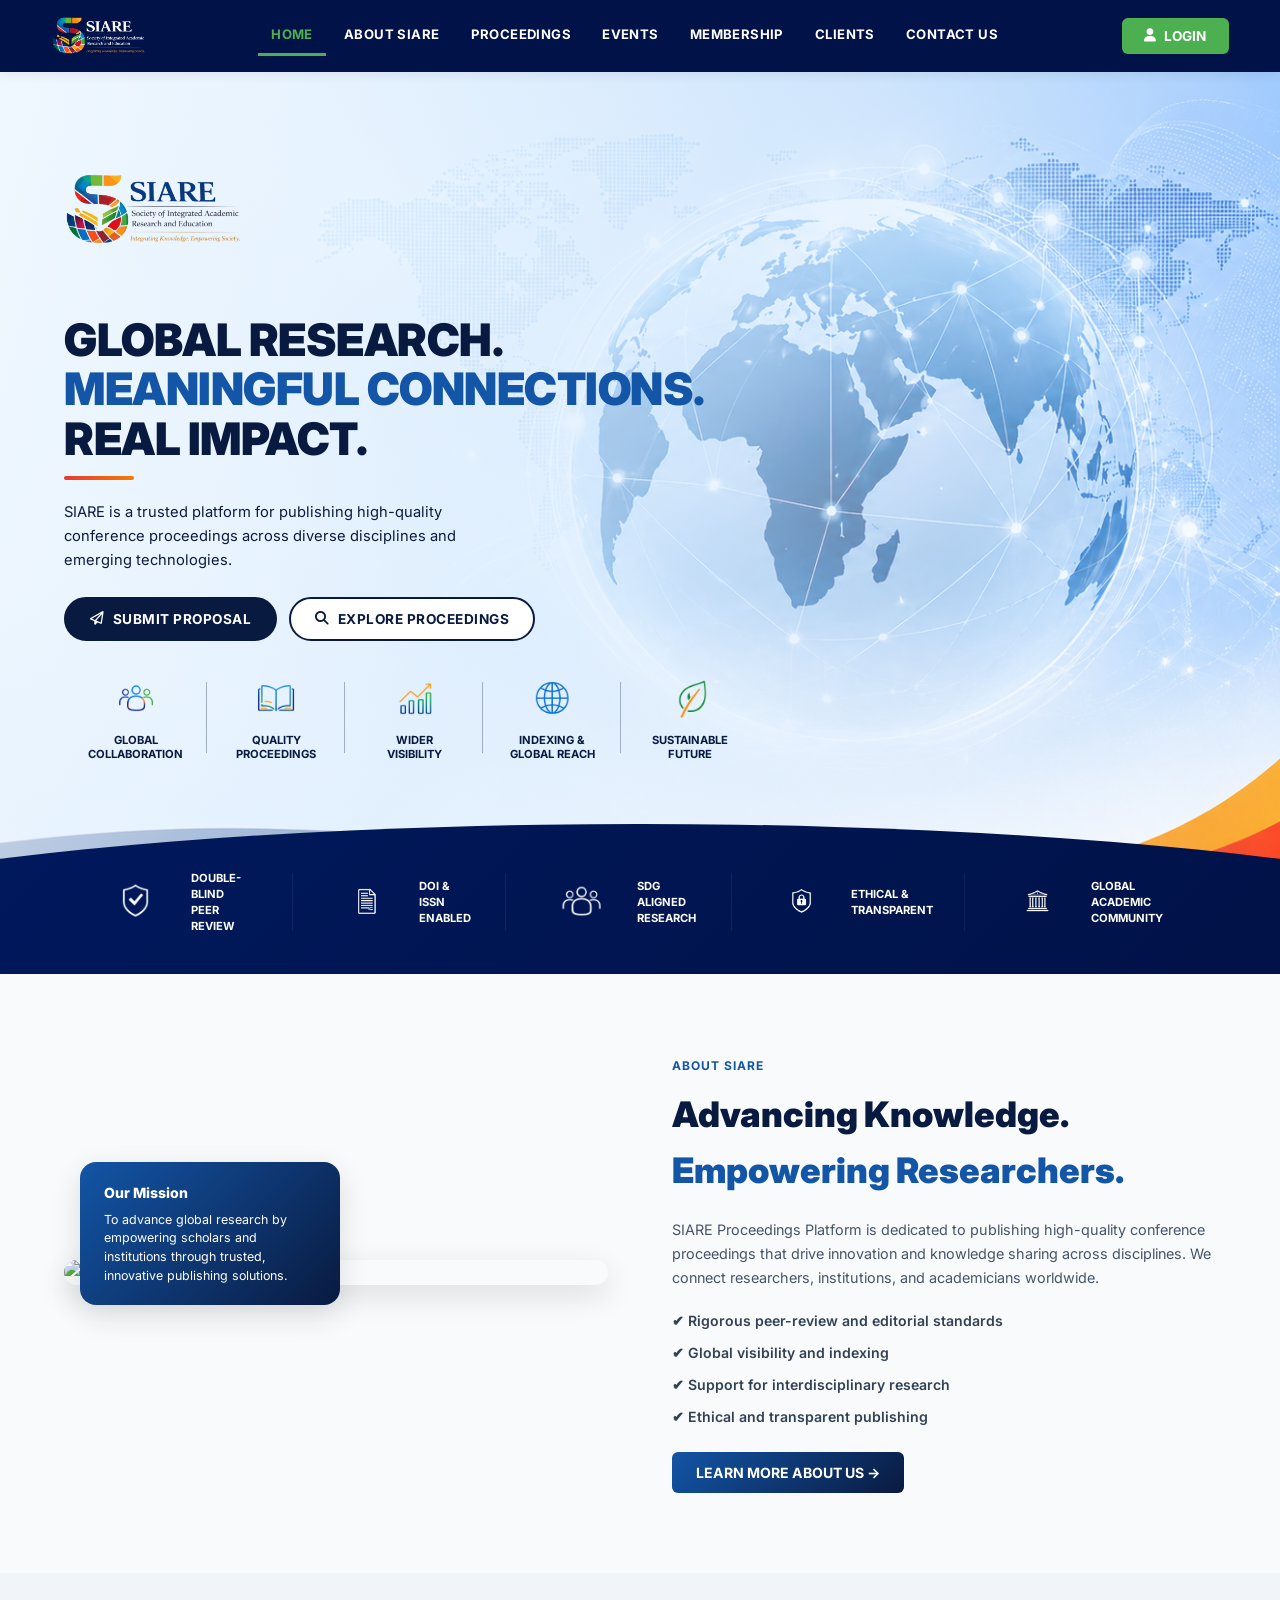
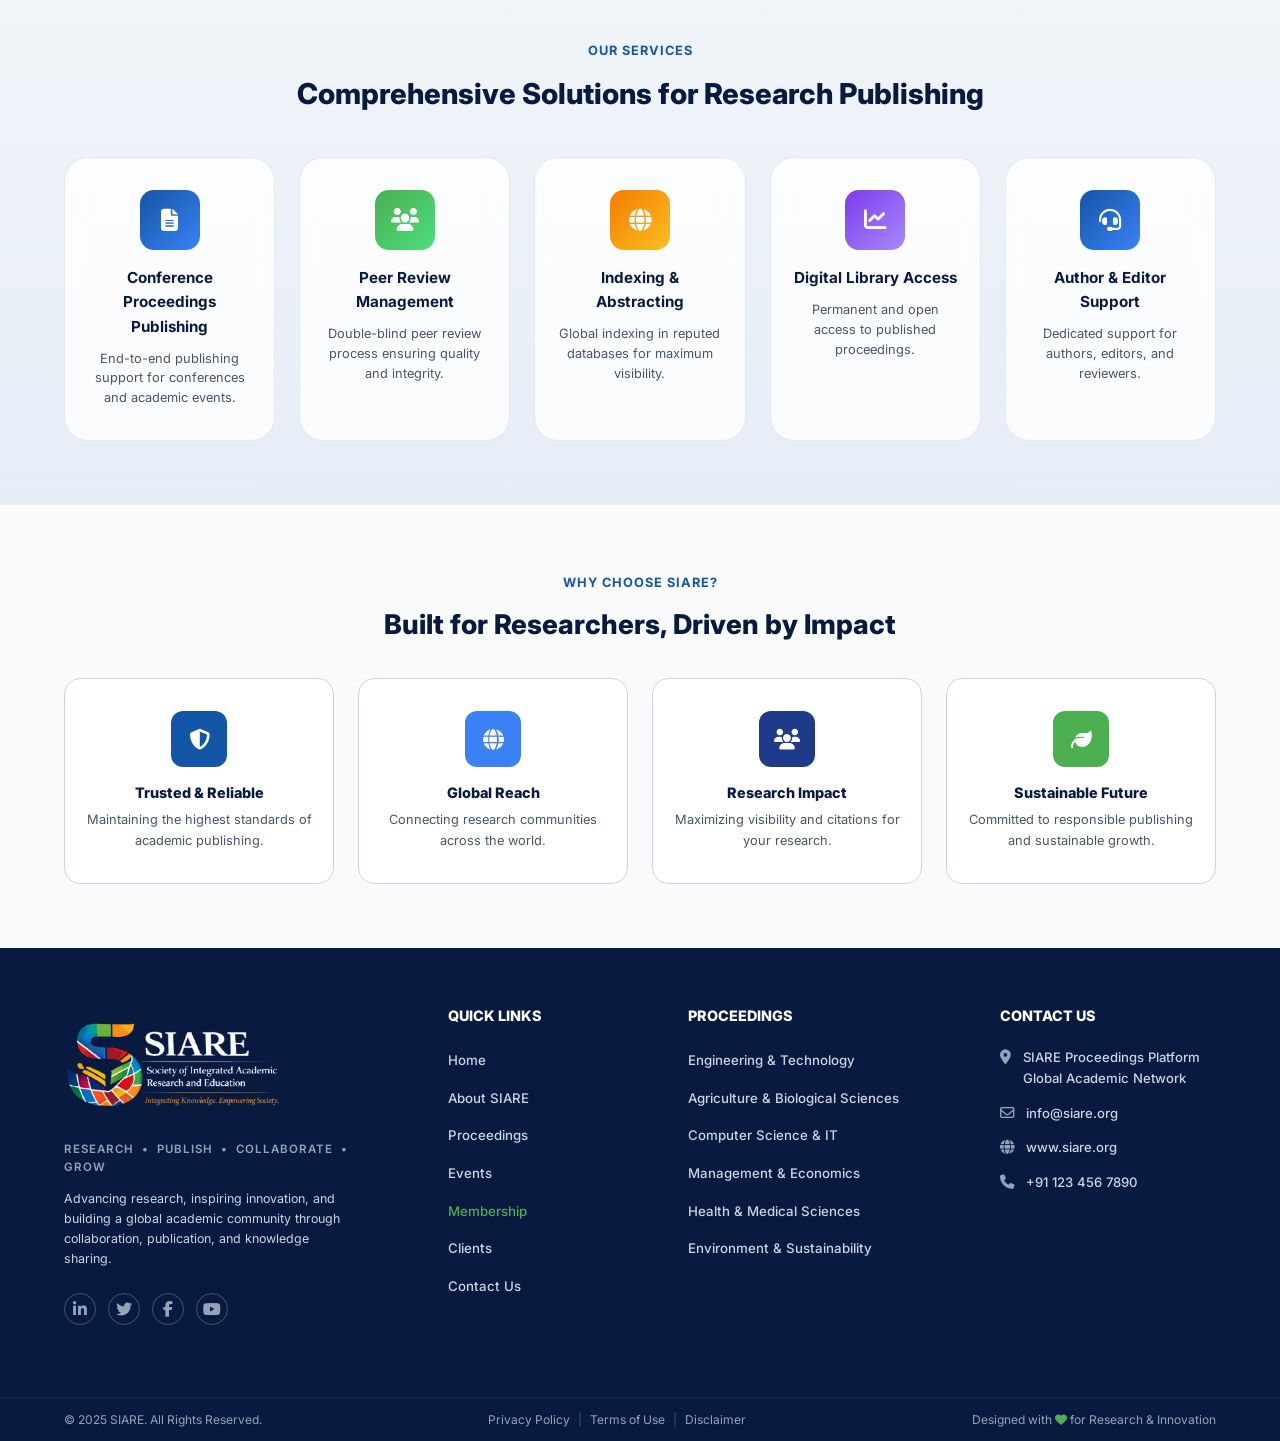
==== commit 1e57f29b: "Refactor headers and navigation styles across multiple pages - Updated header classes for events, in" ====
--- a/index.html
+++ b/index.html
@@ -12,9 +12,9 @@
 </head>
 <body>
 
-<header class="header">
+<header class="home-header">
   <a href="index.html" class="header-logo">
-    <img src="images/image.png" alt="SIARE Logo">
+    <img src="images/footerlogo.png" alt="SIARE Logo">
   </a>
   <input type="checkbox" id="nav-toggle" class="nav-toggle">
   <label for="nav-toggle" class="hamburger">&#9776;</label>
@@ -28,7 +28,7 @@
     <a href="contact.html"     class="nav-link">CONTACT US</a>
   </nav>
   <div class="header-action">
-    <button class="login-btn"><i class="fa-solid fa-user"></i> LOGIN</button>
+    <button class="home-login-btn"><i class="fa-solid fa-user"></i> LOGIN</button>
   </div>
 </header>
 
--- a/siare.css
+++ b/siare.css
@@ -118,6 +118,100 @@
 .btn-outline-blue   { color: var(--brand-blue); border-color: var(--brand-blue); background: transparent; }
 .btn-outline-blue:hover   { background: var(--brand-blue); color: #fff; }
 
+/* home page navigation */
+/* =========================================
+   DEFAULT HEADER (OTHER PAGES)
+========================================= */
+
+.home-header{
+  position: sticky;
+  top: 0;
+  left: 0;
+
+  width: 100%;
+
+  z-index: 1000;
+
+  background: #001247;
+
+  box-shadow: 0 2px 12px rgba(0,0,0,0.08);
+
+  display: flex;
+  align-items: center;
+  justify-content: space-between;
+
+  padding: 0 4%;
+
+  height: 72px;
+}
+
+/* DEFAULT NAV LINKS */
+
+.nav-link{
+  display: inline-flex;
+  align-items: center;
+
+  padding: 0.5rem 0.85rem;
+
+  font-size: 0.82rem;
+  font-weight: 700;
+
+  text-transform: uppercase;
+
+  letter-spacing: 0.4px;
+
+  color: #001247;
+
+  border-bottom: 3px solid transparent;
+
+  transition: var(--transition);
+
+  white-space: nowrap;
+
+  text-decoration: none;
+}
+
+.nav-link:hover,
+.nav-link.active{
+  color: var(--brand-green);
+
+  border-bottom-color: var(--brand-green);
+}
+
+/* =========================================
+   HOME PAGE HEADER
+========================================= */
+
+.home-header{
+  background: #001247;
+}
+
+/* HOME PAGE LINKS */
+
+.home-header .nav-link{
+  color: #ffffff;
+}
+
+.home-header .nav-link:hover,
+.home-header .nav-link.active{
+  color: #4caf50;
+
+  border-bottom-color: #4caf50;
+}
+
+.home-login-btn{
+  display: inline-flex;
+  align-items: center;
+  gap: 0.5rem;
+  background: #4caf50;
+  color: #fff;
+  border: none;
+  padding: 0.65rem 1.4rem;
+  border-radius: var(--radius-sm);
+  font-weight: 700;
+  font-size: 0.85rem;
+  transition: var(--transition);
+}
 /* ─── 5. Navigation / Header ───────────────────────────────── */
 .header {
   position: sticky;
@@ -555,7 +649,7 @@
 
   display: inline-block;
 
-  font-size: 28px;
+  font-size: 24px;
 
   line-height: 1;
 
@@ -611,7 +705,7 @@
 ========================================================= */
 
 .about-info-col p{
-  font-size: 18px;
+  font-size: 15px;
 
   line-height: 1.75;
 
@@ -672,7 +766,7 @@
 /* TEXT */
 
 .about-do-item p{
-  font-size: 17px;
+  font-size: 15px;
 
   line-height: 1.6;
 
@@ -741,7 +835,7 @@
 /* NUMBER */
 
 .about-impact-item h2{
-  font-size: 36px;
+  font-size: 30px;
 
   line-height: 1;
 
@@ -755,7 +849,7 @@
 /* TEXT */
 
 .about-impact-item p{
-  font-size: 16px;
+  font-size: 15px;
 
   line-height: 1.45;
 
@@ -784,7 +878,8 @@
   overflow: hidden;
 
   width: 90%;
-  max-width: 1300px;
+  max-width: 1200px;
+  height: 100px;
 
   margin: 0 auto;
 
@@ -862,7 +957,7 @@
   position: relative;
   z-index: 2;
 
-  font-size: 18px;
+  font-size: 15px;
 
   line-height: 1.8;
 
@@ -2840,220 +2935,459 @@
 About page responsiveness */
 
 /* =========================================================
-   RESPONSIVE HERO SECTION
+   ABOUT PAGE RESPONSIVE
 ========================================================= */
 
-/* =========================================================
-   FORCE RESPONSIVE FIX
-========================================================= */
-
-*{
-  box-sizing:border-box;
-}
-
-img{
-  max-width:100%;
-  height:auto;
-}
-
-/* =========================================================
-   TABLET
-========================================================= */
-
-@media(max-width:991px){
-
-  .hero-full-section{
-    min-height:auto !important;
-
-    padding:60px 24px 120px !important;
-  }
-
-  .hero-content-wrapper{
-    display:flex !important;
-    flex-direction:column !important;
-  }
-
-  .hero-left{
-    width:100% !important;
-    max-width:100% !important;
-  }
-
-  .hero-text-content{
-    text-align:center;
-  }
-
-  .brand-logo-area{
-    justify-content:center;
-  }
-
+/* =========================
+   1200px
+========================= */
+
+@media(max-width:1200px){
+
+  .section-hero-content{
+    gap:40px;
+  }
+
+  .section-hero .hero-left{
+    flex:1 1 100%;
+    max-width:100%;
+  }
+
+  .section-hero .hero-right{
+    flex:0 0 320px;
+  }
+
+  .about-info-section{
+    padding:38px 34px 34px;
+  }
+
+  .about-info-col{
+    padding:0 28px;
+  }
+
+  .impact-banner{
+    width:100%;
+  }
+}
+
+/* =========================
+   992px
+========================= */
+
+@media(max-width:992px){
+
+  /* HERO */
+
+  .section-hero{
+    padding:60px 24px;
+    min-height:auto;
+  }
+
+  .section-hero-content{
+    flex-direction:column;
+    align-items:flex-start;
+
+    min-height:auto;
+
+    gap:38px;
+  }
+
+  .section-hero .hero-left{
+    flex:1 1 100%;
+    width:100%;
+    max-width:100%;
+  }
+
+  .section-hero .hero-right{
+    flex:1 1 100%;
+    width:100%;
+
+    justify-content:flex-start;
+  }
+
+  /* RIGHT SIDE PANEL */
+
+  .hero-feature-list-about{
+    width:100%;
+    max-width:420px;
+  }
+
+  /* ABOUT GRID */
+
+  .about-info-grid{
+    grid-template-columns:1fr;
+
+    gap:42px;
+  }
+
+  .about-info-col{
+    padding:0;
+  }
+
+  .about-info-col:not(:last-child)::after{
+    display:none;
+  }
+
+  /* IMPACT */
+
+  .about-impact-grid{
+    grid-template-columns:1fr 1fr;
+  }
+
+  /* BANNER */
+
+  .impact-banner-wrapper{
+    padding:22px 24px 42px;
+  }
+
+  .impact-banner{
+    padding:26px 26px;
+  }
+}
+
+/* =========================
+   768px
+========================= */
+
+@media(max-width:768px){
+
+  .section-hero{
+    padding:50px 18px;
+  }
+
+  .hero-title,
   .hero-headline{
-    font-size:54px !important;
-    line-height:1.1 !important;
-  }
-
-  .hero-subtext{
-    font-size:18px !important;
-
-    max-width:100% !important;
-  }
-
-  /* BUTTONS */
-
-  .home-hero-btns{
+    font-size:40px !important;
+    line-height:1.08;
+  }
+
+  .hero-desc{
+    font-size:15px;
+    line-height:1.75;
+  }
+
+  /* FEATURE LIST */
+
+  .hero-feature-list-about{
+    max-width:100%;
+  }
+
+  .hero-feature-list-about li{
+    min-height:76px;
+
+    padding:0 16px;
+
+    gap:14px;
+  }
+
+  .feature-icon-box{
+    width:50px;
+    height:50px;
+  }
+
+  .feature-icon-box img{
+    width:22px !important;
+    height:22px !important;
+  }
+
+  .hero-feature-list-about li span{
+    font-size:13px;
+  }
+
+  /* ABOUT SECTION */
+
+  .about-info-section{
+    padding:34px 18px 34px;
+  }
+
+  .about-block-title{
+    font-size:24px;
+
+    margin-bottom:24px;
+
+    padding-bottom:16px;
+  }
+
+  .about-info-col p{
+    font-size:15px;
+
+    line-height:1.8;
+  }
+
+  /* WHAT WE DO */
+
+  .about-do-list{
+    gap:22px;
+  }
+
+  .about-do-item{
+    gap:14px;
+  }
+
+  .about-do-icon{
+    width:42px;
+    height:42px;
+
+    font-size:18px;
+  }
+
+  .about-do-item p{
+    font-size:15px;
+  }
+
+  /* IMPACT */
+
+  .about-impact-grid{
+    grid-template-columns:1fr;
+  }
+
+  .about-impact-item{
+    padding:22px 0;
+  }
+
+  .about-impact-item:nth-child(1)::after,
+  .about-impact-item:nth-child(3)::after{
+    display:none;
+  }
+
+  .about-impact-item h2{
+    font-size:30px;
+  }
+
+  .about-impact-item i{
+    font-size:42px;
+  }
+
+  .about-impact-item p{
+    font-size:14px;
+  }
+
+  /* BANNER */
+
+  .impact-banner-wrapper{
+    padding:20px 18px 40px;
+  }
+
+  .impact-banner{
+    flex-direction:column;
+
+    align-items:flex-start;
+
+    gap:18px;
+
+    border-radius:18px;
+
+    padding:24px 20px;
+  }
+
+  .quote-icon{
+    width:60px;
+    height:60px;
+
+    font-size:28px;
+  }
+
+  .impact-banner p{
+    font-size:15px;
+
+    line-height:1.8;
+  }
+}
+
+/* =========================
+   480px
+========================= */
+
+@media(max-width:480px){
+
+  .section-hero{
+    padding:42px 14px;
+  }
+
+  .hero-title,
+  .hero-headline{
+    font-size:31px !important;
+  }
+
+  .hero-desc{
+    font-size:14px;
+  }
+
+  .hero-feature-list-about li{
+    min-height:70px;
+
+    padding:0 14px;
+  }
+
+  .feature-icon-box{
+    width:46px;
+    height:46px;
+  }
+
+  .hero-feature-list-about li span{
+    font-size:12px;
+  }
+
+  .about-info-section{
+    padding:30px 14px 30px;
+  }
+
+  .about-block-title{
+    font-size:21px;
+  }
+
+  .about-info-col p{
+    font-size:14px;
+  }
+
+  .about-do-item p{
+    font-size:14px;
+  }
+
+  .about-impact-item{
+    gap:14px;
+  }
+
+  .about-impact-item h2{
+    font-size:26px;
+  }
+
+  .about-impact-item i{
+    font-size:36px;
+  }
+
+  .impact-banner-wrapper{
+    padding:18px 14px 34px;
+  }
+
+  .impact-banner{
+    padding:22px 16px;
+  }
+
+  .impact-banner p{
+    font-size:14px;
+  }
+}
+/* About page new css */
+/* =========================================
+   ABOUT SIDE PANEL
+========================================= */
+
+.about-side-panel{
+  display:flex;
+  flex-direction:column;
+
+  width:310px;
+
+}
+
+/* ITEM */
+
+.about-side-item{
+  width:100%;
+
+  min-height:82px;
+
+  display:flex;
+  align-items:center;
+
+  gap:16px;
+
+  padding:0 22px;
+
+  border-bottom:
+    1px solid rgba(255,255,255,.10);
+
+  transition:.3s ease;
+}
+
+/* HOVER */
+
+.about-side-item:hover{
+  background:
+    rgba(255,255,255,.03);
+
+  transform:translateX(6px);
+}
+
+/* ICON */
+
+.about-side-icon{
+  width:54px;
+  height:54px;
+
+  flex:0 0 54px;
+
+  border-radius:50%;
+
+  display:flex;
+  align-items:center;
+  justify-content:center;
+
+  border:2px solid rgba(31,108,255,.9);
+
+  background:
+    radial-gradient(
+      circle,
+      rgba(0,120,255,.18),
+      rgba(0,25,90,.96)
+    );
+
+  box-shadow:
+    0 0 18px rgba(0,102,255,.55);
+}
+
+/* IMAGE */
+
+.about-side-icon img{
+  width:24px;
+  height:24px;
+
+  object-fit:contain;
+
+  filter:brightness(0) invert(1);
+}
+
+/* TEXT */
+
+.about-side-item h4{
+  margin:0;
+
+  color:rgba(255, 255, 255, 0.88);;
+
+  font-size:15px;
+
+  line-height:1.2;
+
+  font-weight:700;
+
+  letter-spacing:.3px;
+
+  text-transform:uppercase;
+}
+
+/* RESPONSIVE */
+
+@media(max-width:768px){
+
+  .about-side-panel{
     width:100%;
-
-    display:flex !important;
-
-    justify-content:center;
-
-    flex-wrap:wrap;
-
-    gap:16px !important;
-  }
-
-  .btn-primary,
-  .btn-outline-navy{
-    width:auto !important;
-  }
-
-  /* FEATURES */
-
-  .features-light-section{
-    position:relative !important;
-
-    right:auto !important;
-    bottom:auto !important;
-
-    width:100% !important;
-
-    margin-top:40px !important;
-  }
-
-  .features-row{
-    display:flex !important;
-
-    flex-direction:column !important;
-
-    gap:30px !important;
-  }
-
-  .features-container{
-    width:100% !important;
-
-    display:flex !important;
-
-    justify-content:center !important;
-
-    flex-wrap:wrap !important;
-  }
-
-  .feature-item{
-    width:140px !important;
-
-    padding:0 10px !important;
-  }
-
-  .feature-item::after{
-    display:none !important;
-  }
-
-  .hero-curve-wrapper{
-    position:relative !important;
-  }
-}
-
-
-/* =========================================================
-   MOBILE
-========================================================= */
-
-@media(max-width:768px){
-
-  .hero-full-section{
-    padding:40px 18px 80px !important;
-  }
-
-  .hero-headline{
-    font-size:38px !important;
-  }
-
-  .hero-subtext{
-    font-size:15px !important;
-
-    line-height:1.7 !important;
-  }
-
-  .s-logo-graphic{
-    width:240px !important;
-    height:auto !important;
-  }
-
-  .home-hero-btns{
-    flex-direction:column !important;
-  }
-
-  .btn-primary,
-  .btn-outline-navy{
-    width:100% !important;
-  }
-
-  .features-container{
-    display:grid !important;
-
-    grid-template-columns:repeat(2,1fr) !important;
-
-    gap:20px !important;
-  }
-
-  .feature-item{
-    width:100% !important;
-
-    padding:0 !important;
-  }
-
-  .feature-item img{
-    width:42px !important;
-    height:42px !important;
-  }
-
-  .feature-item p{
-    font-size:10px !important;
-  }
-
-  .hero-curve-bottom .features-container{
-    display:grid !important;
-
-    grid-template-columns:repeat(2,1fr) !important;
-  }
-}
-
-
-/* =========================================================
-   SMALL MOBILE
-========================================================= */
-
-@media(max-width:480px){
-
-  .hero-headline{
-    font-size:30px !important;
-  }
-
-  .s-logo-graphic{
-    width:200px !important;
-  }
-
-  .features-container,
-  .hero-curve-bottom .features-container{
-    grid-template-columns:1fr !important;
-  }
-
-  .feature-item{
-    border-bottom:1px solid #dbe5f1;
-
-    padding-bottom:18px !important;
-  }
-
-  .feature-item:last-child{
-    border-bottom:none;
+  }
+
+  .about-side-item{
+    min-height:74px;
+
+    padding:0 16px;
+  }
+
+  .about-side-item h4{
+    font-size:13px;
+  }
+
+  .about-side-icon{
+    width:48px;
+    height:48px;
+
+    flex:0 0 48px;
   }
 }
